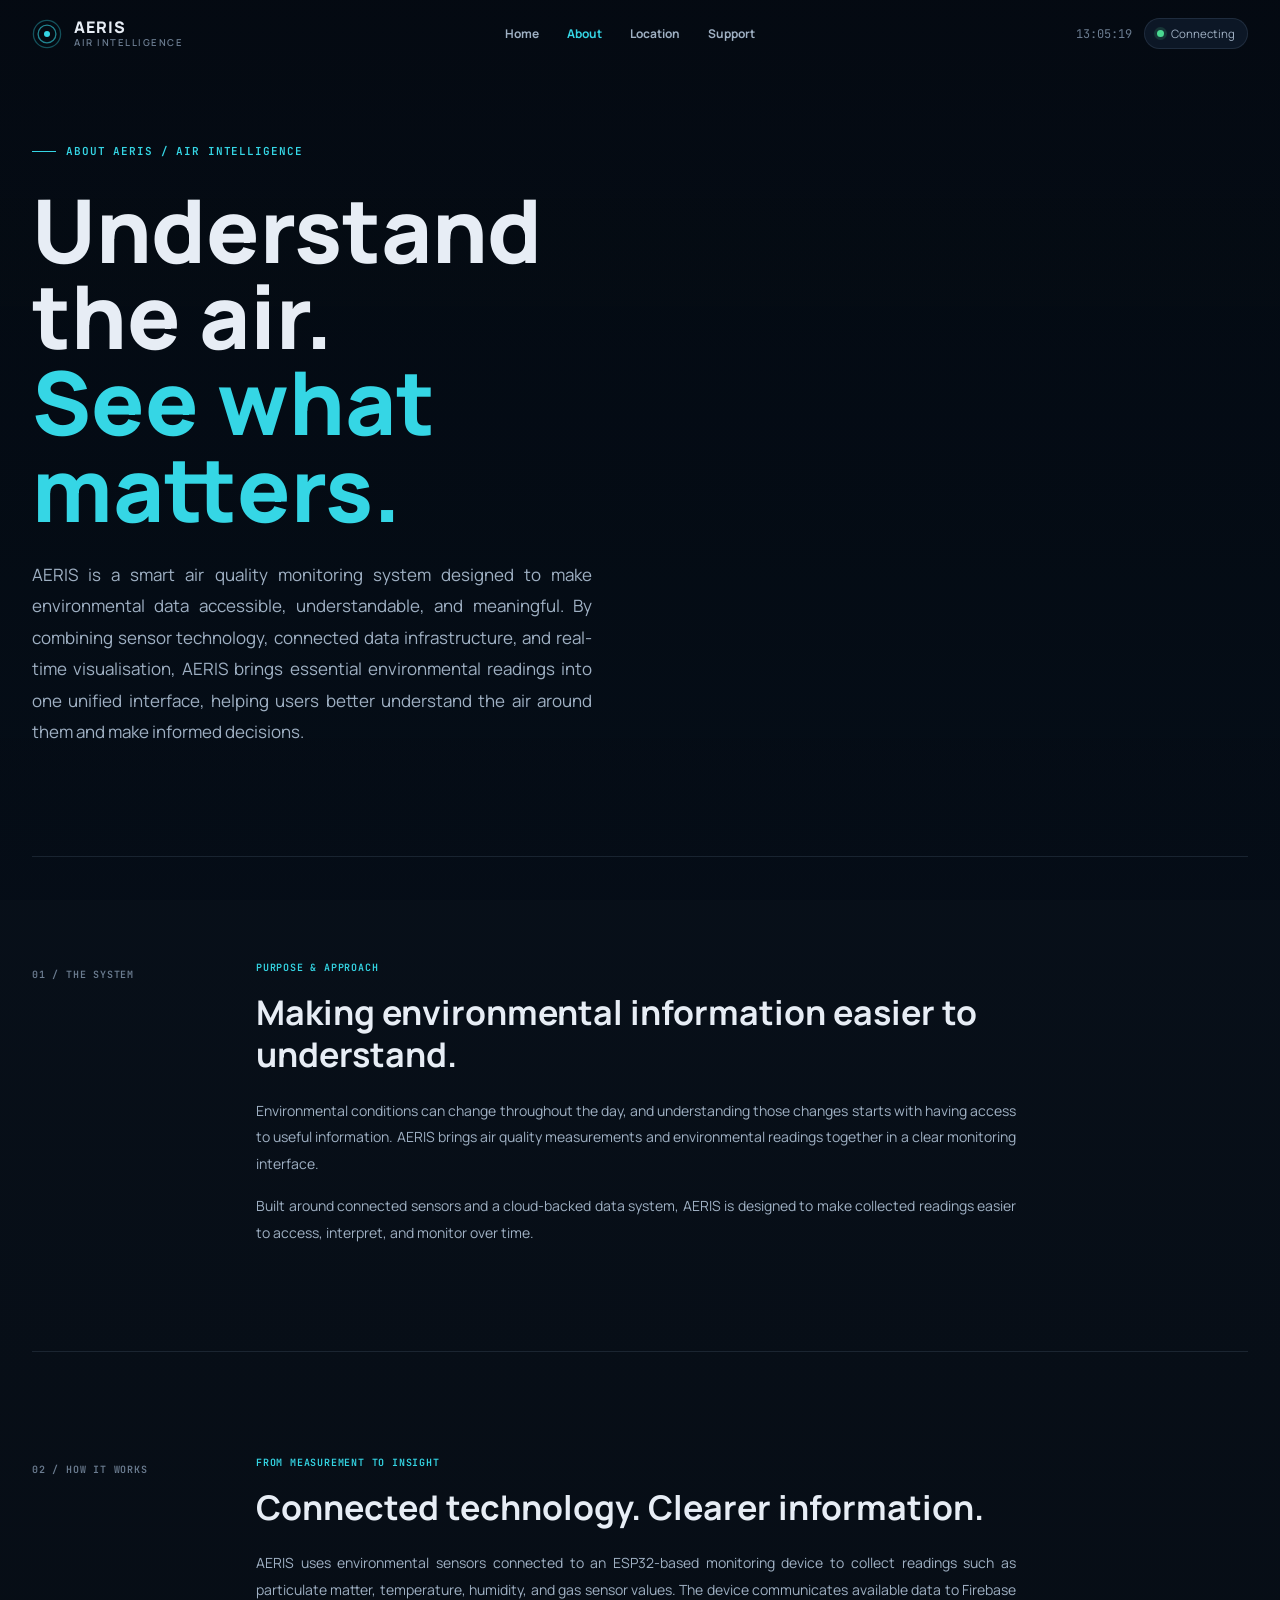
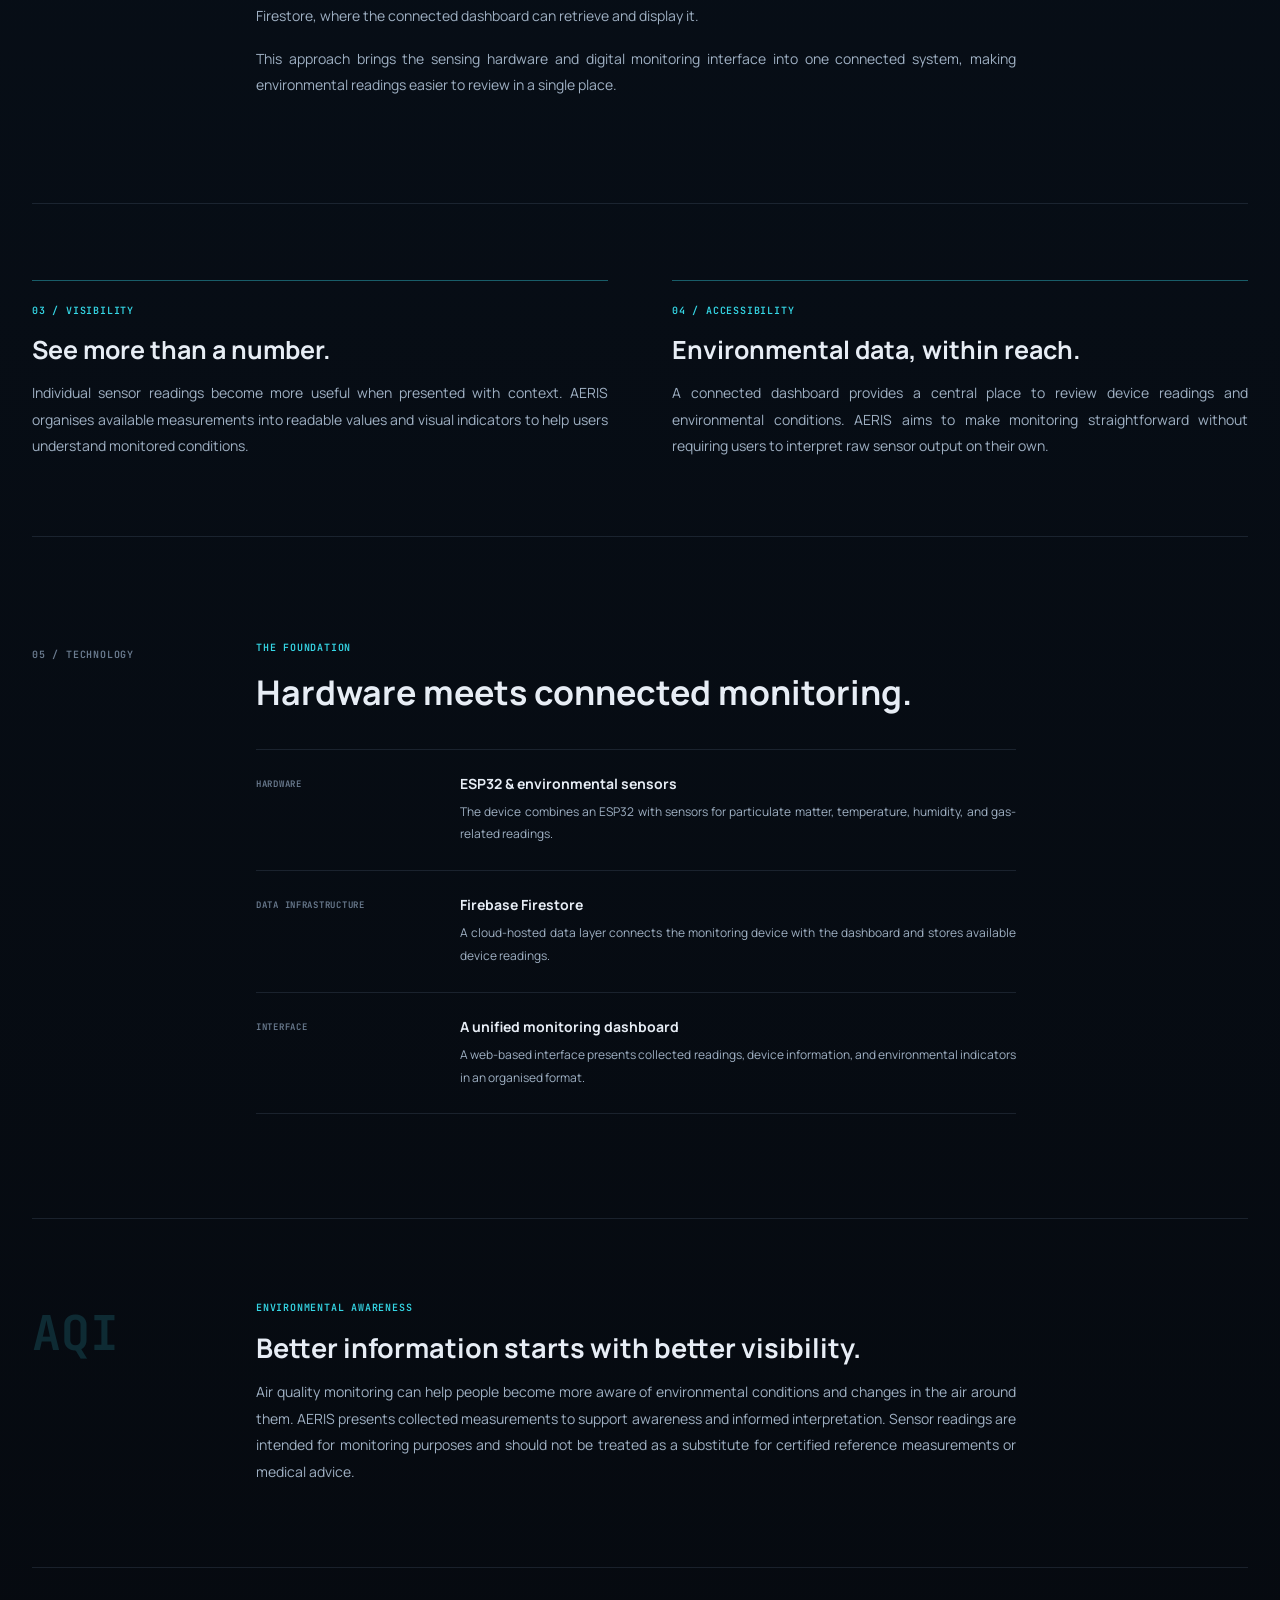
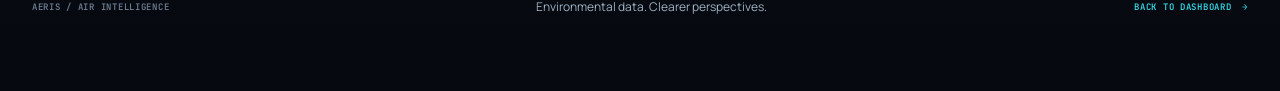
==== about.html @ 251ab361 "about" ====
<!DOCTYPE html>
<html lang="en">
<head>
  <meta charset="UTF-8">
  <meta name="viewport" content="width=device-width, initial-scale=1.0">

  <title>About AERIS — Air Intelligence</title>

  <meta
    name="description"
    content="Learn about AERIS, a smart air quality monitoring system that transforms environmental data into meaningful insights."
  >

  <link rel="icon" type="image/png" href="logo.png">

  <link rel="preconnect" href="https://fonts.googleapis.com">
  <link rel="preconnect" href="https://fonts.gstatic.com" crossorigin>

  <link
    href="https://fonts.googleapis.com/css2?family=Manrope:wght@400;500;600;700;800&family=JetBrains+Mono:wght@400;500;600;700&display=swap"
    rel="stylesheet"
  >

  <link rel="stylesheet" href="style.css">
</head>

<body>

  <!-- BACKGROUND -->

  <video
    class="bg-video"
    autoplay
    muted
    loop
    playsinline
    aria-hidden="true"
  >
    <source src="bgVid.mp4" type="video/mp4">
  </video>

  <div class="bg-video-overlay"></div>


  <!-- NAVIGATION — MATCHES INDEX.HTML -->

  <nav class="nav" id="mainNav">

    <div class="nav-inner">

      <a href="index.html" class="brand" aria-label="AERIS dashboard">

        <svg
          class="brand-mark"
          viewBox="0 0 32 32"
          fill="none"
          aria-hidden="true"
        >
          <circle
            cx="16"
            cy="16"
            r="14.5"
            stroke="#35D6E5"
            stroke-width="1.4"
            opacity=".35"
          />

          <circle
            cx="16"
            cy="16"
            r="9.5"
            stroke="#35D6E5"
            stroke-width="1.4"
            opacity=".6"
          />

          <circle
            cx="16"
            cy="16"
            r="3.2"
            fill="#35D6E5"
          />
        </svg>

        <span class="brand-text">
          <span class="brand-name">AERIS</span>
          <span class="brand-sub">AIR INTELLIGENCE</span>
        </span>

      </a>


      <div class="nav-links">

        <a href="index.html">Home</a>

        <a href="about.html" class="active" aria-current="page">
          About
        </a>

        <a href="location.html">Location</a>

        <a href="support.html">Support</a>

      </div>


      <div class="nav-meta">

        <span class="nav-clock" data-live-clock></span>

        <div class="nav-status-pill">
          <span class="dot-live"></span>

          <span class="status-label" data-status>
            Connecting
          </span>
        </div>

      </div>

    </div>

  </nav>


  <!-- MAIN CONTENT -->

  <main class="shell about-shell">

    <div class="about-page">


      <!-- HERO -->

      <section class="about-hero">

        <div class="about-hero-copy">

          <div class="about-kicker">
            <span></span>
            ABOUT AERIS / AIR INTELLIGENCE
          </div>

          <h1>
            Understand<br>
            the air.<br>
            <span>See what matters.</span>
          </h1>

          <p class="about-hero-lead">
            AERIS is a smart air quality monitoring system designed to make
            environmental data accessible, understandable, and meaningful.
            By combining sensor technology, connected data infrastructure,
            and real-time visualisation, AERIS brings essential environmental
            readings into one unified interface, helping users better
            understand the air around them and make informed decisions.
          </p>

        </div>


      </section>


      <!-- ABOUT THE SYSTEM -->

      <section class="about-section" id="system">

        <div class="about-section-index">
          01 / THE SYSTEM
        </div>

        <div class="about-section-body">

          <p class="about-eyebrow">
            PURPOSE & APPROACH
          </p>

          <h2>
            Making environmental information easier to understand.
          </h2>

          <p>
            Environmental conditions can change throughout the day, and
            understanding those changes starts with having access to useful
            information. AERIS brings air quality measurements and
            environmental readings together in a clear monitoring interface.
          </p>

          <p>
            Built around connected sensors and a cloud-backed data system,
            AERIS is designed to make collected readings easier to access,
            interpret, and monitor over time.
          </p>

        </div>

      </section>


      <!-- HOW IT WORKS -->

      <section class="about-section" id="how-it-works">

        <div class="about-section-index">
          02 / HOW IT WORKS
        </div>

        <div class="about-section-body">

          <p class="about-eyebrow">
            FROM MEASUREMENT TO INSIGHT
          </p>

          <h2>
            Connected technology. Clearer information.
          </h2>

          <p>
            AERIS uses environmental sensors connected to an ESP32-based
            monitoring device to collect readings such as particulate
            matter, temperature, humidity, and gas sensor values.
            The device communicates available data to Firebase Firestore,
            where the connected dashboard can retrieve and display it.
          </p>

          <p>
            This approach brings the sensing hardware and digital
            monitoring interface into one connected system, making
            environmental readings easier to review in a single place.
          </p>

        </div>

      </section>


      <!-- MONITORING APPROACH -->

      <section class="about-intent">

        <div class="about-intent-item">

          <p class="about-eyebrow">
            03 / VISIBILITY
          </p>

          <h2>
            See more than a number.
          </h2>

          <p>
            Individual sensor readings become more useful when presented
            with context. AERIS organises available measurements into
            readable values and visual indicators to help users understand
            monitored conditions.
          </p>

        </div>

        <div class="about-intent-item">

          <p class="about-eyebrow">
            04 / ACCESSIBILITY
          </p>

          <h2>
            Environmental data, within reach.
          </h2>

          <p>
            A connected dashboard provides a central place to review
            device readings and environmental conditions. AERIS aims
            to make monitoring straightforward without requiring users
            to interpret raw sensor output on their own.
          </p>

        </div>

      </section>


      <!-- TECHNOLOGY -->

      <section class="about-section" id="technology">

        <div class="about-section-index">
          05 / TECHNOLOGY
        </div>

        <div class="about-section-body">

          <p class="about-eyebrow">
            THE FOUNDATION
          </p>

          <h2>
            Hardware meets connected monitoring.
          </h2>

          <div class="about-tech-list">

            <div class="about-tech-row">

              <div class="about-tech-type">
                HARDWARE
              </div>

              <div>
                <h3>ESP32 & environmental sensors</h3>

                <p>
                  The device combines an ESP32 with sensors for particulate
                  matter, temperature, humidity, and gas-related readings.
                </p>
              </div>

            </div>


            <div class="about-tech-row">

              <div class="about-tech-type">
                DATA INFRASTRUCTURE
              </div>

              <div>
                <h3>Firebase Firestore</h3>

                <p>
                  A cloud-hosted data layer connects the monitoring device
                  with the dashboard and stores available device readings.
                </p>
              </div>

            </div>


            <div class="about-tech-row">

              <div class="about-tech-type">
                INTERFACE
              </div>

              <div>
                <h3>A unified monitoring dashboard</h3>

                <p>
                  A web-based interface presents collected readings,
                  device information, and environmental indicators
                  in an organised format.
                </p>
              </div>

            </div>

          </div>

        </div>

      </section>


      <!-- AQI CONTEXT -->

      <section class="about-aqi">

        <div class="about-aqi-mark">
          AQI
        </div>

        <div>

          <p class="about-eyebrow">
            ENVIRONMENTAL AWARENESS
          </p>

          <h2>
            Better information starts with better visibility.
          </h2>

          <p>
            Air quality monitoring can help people become more aware of
            environmental conditions and changes in the air around them.
            AERIS presents collected measurements to support awareness
            and informed interpretation. Sensor readings are intended
            for monitoring purposes and should not be treated as a
            substitute for certified reference measurements or medical advice.
          </p>

        </div>

      </section>


      <!-- FOOTER -->

      <footer class="about-footer">

        <span>AERIS / AIR INTELLIGENCE</span>

        <p>Environmental data. Clearer perspectives.</p>

        <a href="index.html">
          BACK TO DASHBOARD <span>→</span>
        </a>

      </footer>


    </div>

  </main>


  <!-- NAV SCROLL + CLOCK -->

  <script>
    (() => {
      const nav = document.getElementById("mainNav");
      const clock = document.querySelector("[data-live-clock]");

      function updateClock() {
        if (!clock) return;

        clock.textContent = new Intl.DateTimeFormat("en-IN", {
          timeZone: "Asia/Kolkata",
          hour: "2-digit",
          minute: "2-digit",
          second: "2-digit",
          hour12: false
        }).format(new Date());
      }

      function updateNav() {
        if (!nav) return;

        nav.classList.toggle("is-scrolled", window.scrollY > 8);
      }

      updateClock();
      updateNav();

      window.setInterval(updateClock, 1000);
      window.addEventListener("scroll", updateNav, { passive: true });
    })();
  </script>

</body>
</html>
---- style.css ----
.pollutant-panel {
  justify-content: space-evenly !important;
  gap: 28px !important;
}

.pollutant-row {
  min-height: 92px;
  padding: 0 4px 28px;
  gap: 20px;
}

.pollutant-label-group {
  gap: 7px;
}

.pollutant-label {
  font-size: 17px !important;
  font-weight: 800;
  color: var(--text);
}

.pollutant-sub {
  font-size: 12.5px !important;
}

.pollutant-value-group {
  gap: 6px;
}

.pollutant-value {
  font-size: 32px !important;
  color: var(--text);
}

:root {
  --bg: #060a10;
  --surface: rgba(8,17,28,.72);
  --border: rgba(148,178,209,.14);
  --text: #e7edf5;
  --muted: #9fb0c3;
  --faint: #6b7c90;
  --cyan: #35d6e5;
  --good: #4ad991;
  --mono: "JetBrains Mono", monospace;
  --ui: "Manrope", sans-serif;
}

* {
  box-sizing: border-box;
  margin: 0;
  padding: 0;
}

html {
  color-scheme: dark;
  scroll-behavior: smooth;
}

body {
  font-family: var(--ui);
  background: linear-gradient(180deg,#08111c,var(--bg));
  color: var(--text);
  min-height: 100vh;
  overflow-x: hidden;
}

.bg-video,
.bg-video-overlay {
  position: fixed;
  inset: 0;
  width: 100%;
  height: 100%;
  pointer-events: none;
}

.bg-video {
  object-fit: cover;
  z-index: -3;
}

.bg-video-overlay {
  z-index: -2;
  background: linear-gradient(
    180deg,
    rgba(3,8,15,.72),
    rgba(5,13,23,.82)
  );
}

.nav {
  position: sticky;
  top: 0;
  z-index: 10;
  height: 68px;
  border-bottom: 1px solid transparent;
  transition: .2s;
}

.nav.is-scrolled {
  background: rgba(8,14,22,.82);
  backdrop-filter: blur(14px);
  border-color: rgba(53,214,229,.35);
}

.nav-inner,
.shell {
  max-width: 1440px;
  margin: auto;
}

.nav-inner {
  height: 100%;
  padding: 0 32px;
  display: flex;
  align-items: center;
  justify-content: space-between;
  gap: 24px;
}

.brand {
  display: flex;
  align-items: center;
  gap: 12px;
  color: inherit;
  text-decoration: none;
}

.brand-mark {
  width: 30px;
  height: 30px;
}

.brand-text {
  display: flex;
  flex-direction: column;
  line-height: 1;
}

.brand-name {
  font-weight: 800;
  font-size: 16px;
  letter-spacing: .06em;
}

.brand-sub {
  font-size: 9.5px;
  letter-spacing: .16em;
  color: var(--faint);
  margin-top: 3px;
  font-weight: 600;
}


/* =========================================================
   NAVIGATION LINKS
   ========================================================= */

.nav-links {
  display: flex;
  align-items: center;
  gap: 28px;
}

.nav-links a {
  color: var(--muted);
  text-decoration: none;
  font-size: 12px;
  font-weight: 700;
  transition: .2s;
}

.nav-links a:hover {
  color: var(--text);
}

.nav-links a.active {
  color: var(--cyan);
}


/* =========================================================
   NAV META
   ========================================================= */

.nav-meta,
.freshness {
  display: flex;
  align-items: center;
  gap: 12px;
}

.nav-clock {
  font: 12px var(--mono);
  color: var(--faint);
}

.nav-status-pill {
  display: flex;
  align-items: center;
  gap: 7px;
  padding: 7px 12px;
  border: 1px solid var(--border);
  border-radius: 999px;
  background: rgba(16,28,44,.78);
  font-size: 11.5px;
  color: var(--muted);
}

.dot-live,
.hero-status-dot {
  width: 7px;
  height: 7px;
  border-radius: 50%;
  background: var(--good);
  box-shadow: 0 0 0 3px rgba(74,217,145,.16);
}

.shell {
  padding: clamp(24px,4vw,56px) 32px 64px;
}

.page-head {
  display: flex;
  align-items: flex-end;
  justify-content: space-between;
  gap: 20px;
  margin-bottom: 24px;
  flex-wrap: wrap;
}

.region-eyebrow,
.hero-eyebrow,
.section-title {
  font-size: 12px;
  font-weight: 700;
  letter-spacing: .1em;
  color: var(--faint);
}

.region-eyebrow {
  margin-bottom: 8px;
}

.region-title {
  font-size: 26px;
  font-weight: 800;
}

.freshness {
  font-size: 12.5px;
  color: var(--faint);
}

.freshness strong {
  color: var(--muted);
  font-weight: 600;
}

.dashboard-grid {
  display: grid;
  grid-template-columns: 1.15fr .85fr;
  gap: 20px;
}

.card {
  background: var(--surface);
  backdrop-filter: blur(14px);
  border: 1px solid var(--border);
  border-radius: 18px;
  box-shadow: 0 8px 24px -8px rgba(0,0,0,.45);
  transition: border-color .2s, transform .2s;
}

.card:hover {
  border-color: rgba(53,214,229,.35);
  transform: translateY(-2px);
}

.hero-aqi {
  padding: 48px;
  display: flex;
  align-items: center;
  justify-content: space-between;
  gap: 32px;
  overflow: hidden;
}

.hero-copy {
  display: flex;
  flex-direction: column;
  gap: 8px;
  min-width: 0;
}

.hero-region {
  font-size: 15px;
  font-weight: 700;
  color: var(--muted);
  margin-bottom: 12px;
}

.hero-number-row {
  display: flex;
  align-items: baseline;
  gap: 12px;
}

.hero-number {
  font: 700 96px/.9 var(--mono);
}

.hero-scale {
  font: 15px var(--mono);
  color: #4c5b6d;
}

.hero-status {
  display: inline-flex;
  align-items: center;
  gap: 8px;
  margin-top: 12px;
  padding: 7px 14px;
  border-radius: 999px;
  width: max-content;
  font-size: 13px;
  font-weight: 700;
}

.hero-status-dot {
  width: 7px;
  height: 7px;
  box-shadow: none;
}

.hero-foot {
  margin-top: 24px;
  display: flex;
  gap: 32px;
}

.hero-foot-item {
  display: flex;
  flex-direction: column;
  gap: 3px;
}

.hero-foot-label,
.metric-label {
  font-size: 11px;
  color: var(--faint);
  font-weight: 600;
}

.hero-foot-value {
  font: 600 13px var(--mono);
  color: var(--muted);
}

.gauge-wrap {
  width: 240px;
  height: 150px;
  flex-shrink: 0;
}

.gauge-wrap svg {
  width: 100%;
  height: 100%;
  overflow: visible;
}

.pollutant-panel {
  padding: 32px;
  display: flex;
  flex-direction: column;
  gap: 20px;
}

.pollutant-row {
  display: flex;
  align-items: center;
  justify-content: space-between;
  padding-bottom: 20px;
  border-bottom: 1px solid var(--border);
  gap: 16px;
}

.pollutant-row:last-child {
  border-bottom: 0;
  padding-bottom: 0;
}

.pollutant-label-group {
  display: flex;
  flex-direction: column;
  gap: 4px;
}

.pollutant-label {
  font-size: 13px;
  font-weight: 700;
  color: var(--muted);
}

.pollutant-sub {
  font-size: 11.5px;
  color: var(--faint);
}

.pollutant-value-group {
  text-align: right;
  display: flex;
  flex-direction: column;
  gap: 3px;
}

.pollutant-value {
  font: 700 24px var(--mono);
}

.pollutant-unit,
.metric-unit {
  font-size: 12px;
  color: var(--faint);
}

.section {
  margin-top: 48px;
}

.section-title {
  margin-bottom: 16px;
  color: var(--muted);
}

.metric-grid {
  display: grid;
  grid-template-columns: repeat(4,minmax(0,1fr));
  gap: 16px;
}

.metric-card {
  padding: 24px;
  display: flex;
  flex-direction: column;
  gap: 20px;
}

.metric-top {
  display: flex;
  align-items: flex-start;
  justify-content: space-between;
}

.metric-icon {
  min-width: 30px;
  height: 30px;
  padding: 0 7px;
  border-radius: 10px;
  background: #131f30;
  display: flex;
  align-items: center;
  justify-content: center;
  color: var(--cyan);
  font: 700 12px var(--mono);
}

.metric-value-row {
  display: flex;
  align-items: baseline;
  gap: 6px;
}

.metric-value {
  font: 700 26px var(--mono);
}

.footer {
  margin-top: 96px;
  padding: 24px 0;
  border-top: 1px solid var(--border);
  display: flex;
  justify-content: space-between;
  gap: 12px;
  flex-wrap: wrap;
}

.footer-text {
  font-size: 12px;
  color: #4c5b6d;
}


@media(max-width:980px) {

  .dashboard-grid {
    grid-template-columns: 1fr;
  }

  .metric-grid {
    grid-template-columns: repeat(2,minmax(0,1fr));
  }

}


@media(max-width:680px) {

  .nav-inner,
  .shell {
    padding-left: 16px;
    padding-right: 16px;
  }

  .nav-clock {
    display: none;
  }

  .status-label {
    display: none;
  }

  .hero-aqi {
    flex-direction: column;
    align-items: flex-start;
    padding: 24px;
  }

  .hero-number {
    font-size: 72px;
  }

  .gauge-wrap {
    align-self: center;
    width: 220px;
    height: 138px;
  }

  .hero-foot {
    gap: 16px;
    flex-wrap: wrap;
  }

  .pollutant-panel {
    padding: 24px;
  }

  .metric-grid {
    grid-template-columns: 1fr 1fr;
  }

  .page-head {
    align-items: flex-start;
    flex-direction: column;
  }

  .footer {
    margin-top: 64px;
  }

  .nav-links {
    gap: 14px;
  }

  .nav-links a {
    font-size: 11px;
  }

}


/* =========================================================
   ABOUT PAGE
   ========================================================= */

.about-shell {
  padding-top: 0;
}

.about-hero {
  min-height: 610px;
  position: relative;
  display: grid;
  grid-template-columns: minmax(0, 1.35fr) minmax(250px, .65fr);
  align-items: center;
  gap: 64px;
  padding: 76px 0 108px;
  border-bottom: 1px solid var(--border);
  animation: about-enter .8s ease both;
}

.about-hero-copy {
  max-width: 820px;
}

.about-kicker,
.about-eyebrow,
.about-section-index,
.about-signal-label,
.about-signal-foot,
.about-tech-type,
.about-footer > span,
.about-footer > a {
  font: 600 11px var(--mono);
  letter-spacing: .08em;
  color: var(--cyan);
}

.about-kicker {
  display: flex;
  align-items: center;
  gap: 10px;
  margin-bottom: 28px;
}

.about-kicker span {
  width: 24px;
  height: 1px;
  background: var(--cyan);
}

.about-hero h1 {
  font-size: 88px;
  line-height: .98;
  font-weight: 800;
  letter-spacing: 0;
}

.about-hero h1 span {
  color: var(--cyan);
}

.about-hero-lead {
  max-width: 560px;
  margin-top: 28px;
  color: var(--muted);
  font-size: 17px;
  line-height: 1.85;
  text-align: justify;
}

.about-signal {
  align-self: center;
  border-top: 1px solid rgba(53,214,229,.32);
  border-bottom: 1px solid rgba(53,214,229,.32);
  background: linear-gradient(110deg, rgba(8,17,28,.4), rgba(8,17,28,.12));
  backdrop-filter: blur(8px);
}

.about-signal-label {
  padding: 17px 0 13px;
  color: var(--faint);
}

.about-signal-line {
  min-height: 56px;
  display: flex;
  align-items: center;
  justify-content: space-between;
  gap: 16px;
  border-top: 1px solid var(--border);
  color: var(--muted);
  font: 500 11px var(--mono);
}

.about-signal-line b {
  color: var(--cyan);
  font-size: 10px;
  font-weight: 500;
}

.about-signal-foot {
  display: flex;
  align-items: center;
  gap: 10px;
  padding: 16px 0 18px;
  color: var(--text);
  font-size: 9px;
}

.about-signal-foot .dot-live {
  flex: 0 0 7px;
}

.about-scroll {
  position: absolute;
  bottom: 26px;
  left: 0;
  display: flex;
  align-items: center;
  gap: 14px;
  color: var(--faint);
  text-decoration: none;
  font: 500 9px var(--mono);
  letter-spacing: .08em;
}

.about-scroll i {
  width: 42px;
  height: 1px;
  background: var(--cyan);
  transform-origin: left;
  animation: about-line 2s ease-in-out infinite;
}

.about-section {
  display: grid;
  grid-template-columns: 180px minmax(0, 760px);
  gap: 44px;
  padding: 104px 0;
  border-bottom: 1px solid var(--border);
}

.about-section-index {
  padding-top: 7px;
  color: var(--faint);
  font-size: 10px;
}

.about-section-body {
  min-width: 0;
}

.about-eyebrow {
  margin-bottom: 17px;
  font-size: 10px;
}

.about-section h2,
.about-intent h2,
.about-aqi h2 {
  margin-bottom: 22px;
  font-size: 34px;
  line-height: 1.25;
  font-weight: 700;
  letter-spacing: 0;
}

.about-section-body > p:not(.about-eyebrow),
.about-intent-item > p:not(.about-eyebrow),
.about-tech-row p,
.about-aqi > div:last-child > p:last-child {
  color: var(--muted);
  font-size: 14px;
  line-height: 1.9;
  text-align: justify;
}

.about-section-body > p:not(.about-eyebrow) + p:not(.about-eyebrow) {
  margin-top: 16px;
}

.about-intent {
  display: grid;
  grid-template-columns: repeat(2, minmax(0, 1fr));
  gap: 64px;
  padding: 76px 0;
  border-bottom: 1px solid var(--border);
}

.about-intent-item {
  padding-top: 23px;
  border-top: 1px solid rgba(53,214,229,.4);
}

.about-intent h2 {
  max-width: 440px;
  margin: 0 0 15px;
  font-size: 25px;
}

.about-pipeline {
  list-style: none;
  margin-top: 38px;
  border-top: 1px solid var(--border);
}

.about-pipeline li {
  display: grid;
  grid-template-columns: 44px minmax(180px, .8fr) minmax(0, 1fr);
  align-items: center;
  gap: 18px;
  min-height: 72px;
  border-bottom: 1px solid var(--border);
}

.about-pipeline li > span {
  color: var(--cyan);
  font: 500 10px var(--mono);
}

.about-pipeline strong {
  font-size: 13px;
  font-weight: 700;
}

.about-pipeline small {
  color: var(--faint);
  font-size: 11px;
  line-height: 1.6;
  text-align: right;
}

.about-tech-list {
  margin-top: 35px;
  border-top: 1px solid var(--border);
}

.about-tech-row {
  display: grid;
  grid-template-columns: 180px minmax(0, 1fr);
  gap: 24px;
  padding: 24px 0;
  border-bottom: 1px solid var(--border);
}

.about-tech-type {
  padding-top: 4px;
  color: var(--faint);
  font-size: 9px;
}

.about-tech-row h3 {
  margin-bottom: 8px;
  font-size: 14px;
  font-weight: 700;
}

.about-tech-row p {
  font-size: 12px;
}

.about-aqi {
  display: grid;
  grid-template-columns: 180px minmax(0, 760px);
  gap: 44px;
  align-items: start;
  padding: 82px 0;
  border-bottom: 1px solid var(--border);
}

.about-aqi-mark {
  color: rgba(53,214,229,.16);
  font: 700 48px var(--mono);
}

.about-aqi h2 {
  margin-bottom: 14px;
  font-size: 27px;
}

.about-footer {
  display: flex;
  align-items: center;
  justify-content: space-between;
  gap: 24px;
  padding: 30px 0 12px;
}

.about-footer > span,
.about-footer > a {
  font-size: 9px;
}

.about-footer > span {
  color: var(--faint);
}

.about-footer p {
  color: var(--muted);
  font-size: 12px;
}

.about-footer > a {
  color: var(--cyan);
  text-decoration: none;
}

.about-footer > a span {
  margin-left: 5px;
}

@keyframes about-enter {
  from { opacity: 0; transform: translateY(14px); }
  to { opacity: 1; transform: translateY(0); }
}

@keyframes about-line {
  0%, 100% { transform: scaleX(.55); opacity: .5; }
  50% { transform: scaleX(1); opacity: 1; }
}

@media(max-width: 900px) {
  .about-hero {
    min-height: 560px;
    grid-template-columns: minmax(0, 1.2fr) minmax(220px, .8fr);
    gap: 36px;
  }

  .about-hero h1 {
    font-size: 72px;
  }

  .about-section,
  .about-aqi {
    grid-template-columns: 130px minmax(0, 1fr);
    gap: 28px;
  }
}

@media(max-width: 680px) {
  .about-page .nav-meta {
    display: none;
  }

  .about-shell {
    padding-top: 0;
  }

  .about-hero {
    min-height: auto;
    grid-template-columns: 1fr;
    gap: 42px;
    padding: 76px 0 92px;
  }

  .about-hero h1 {
    font-size: 58px;
  }

  .about-hero-lead {
    max-width: 480px;
    font-size: 15px;
  }

  .about-signal {
    width: min(100%, 420px);
  }

  .about-section,
  .about-aqi {
    grid-template-columns: 1fr;
    gap: 22px;
    padding: 70px 0;
  }

  .about-section-index {
    font-size: 9px;
  }

  .about-section h2,
  .about-aqi h2 {
    font-size: 28px;
  }

  .about-intent {
    grid-template-columns: 1fr;
    gap: 38px;
    padding: 58px 0;
  }

  .about-pipeline li {
    grid-template-columns: 32px minmax(0, 1fr);
    gap: 8px 14px;
    padding: 14px 0;
  }

  .about-pipeline small {
    grid-column: 2;
    text-align: left;
  }

  .about-tech-row {
    grid-template-columns: 1fr;
    gap: 10px;
  }

  .about-aqi-mark {
    font-size: 38px;
  }

  .about-footer {
    align-items: flex-start;
    flex-direction: column;
    gap: 14px;
    padding-top: 24px;
  }
}

@media(prefers-reduced-motion: reduce) {
  .about-hero,
  .about-scroll i {
    animation: none;
  }
}
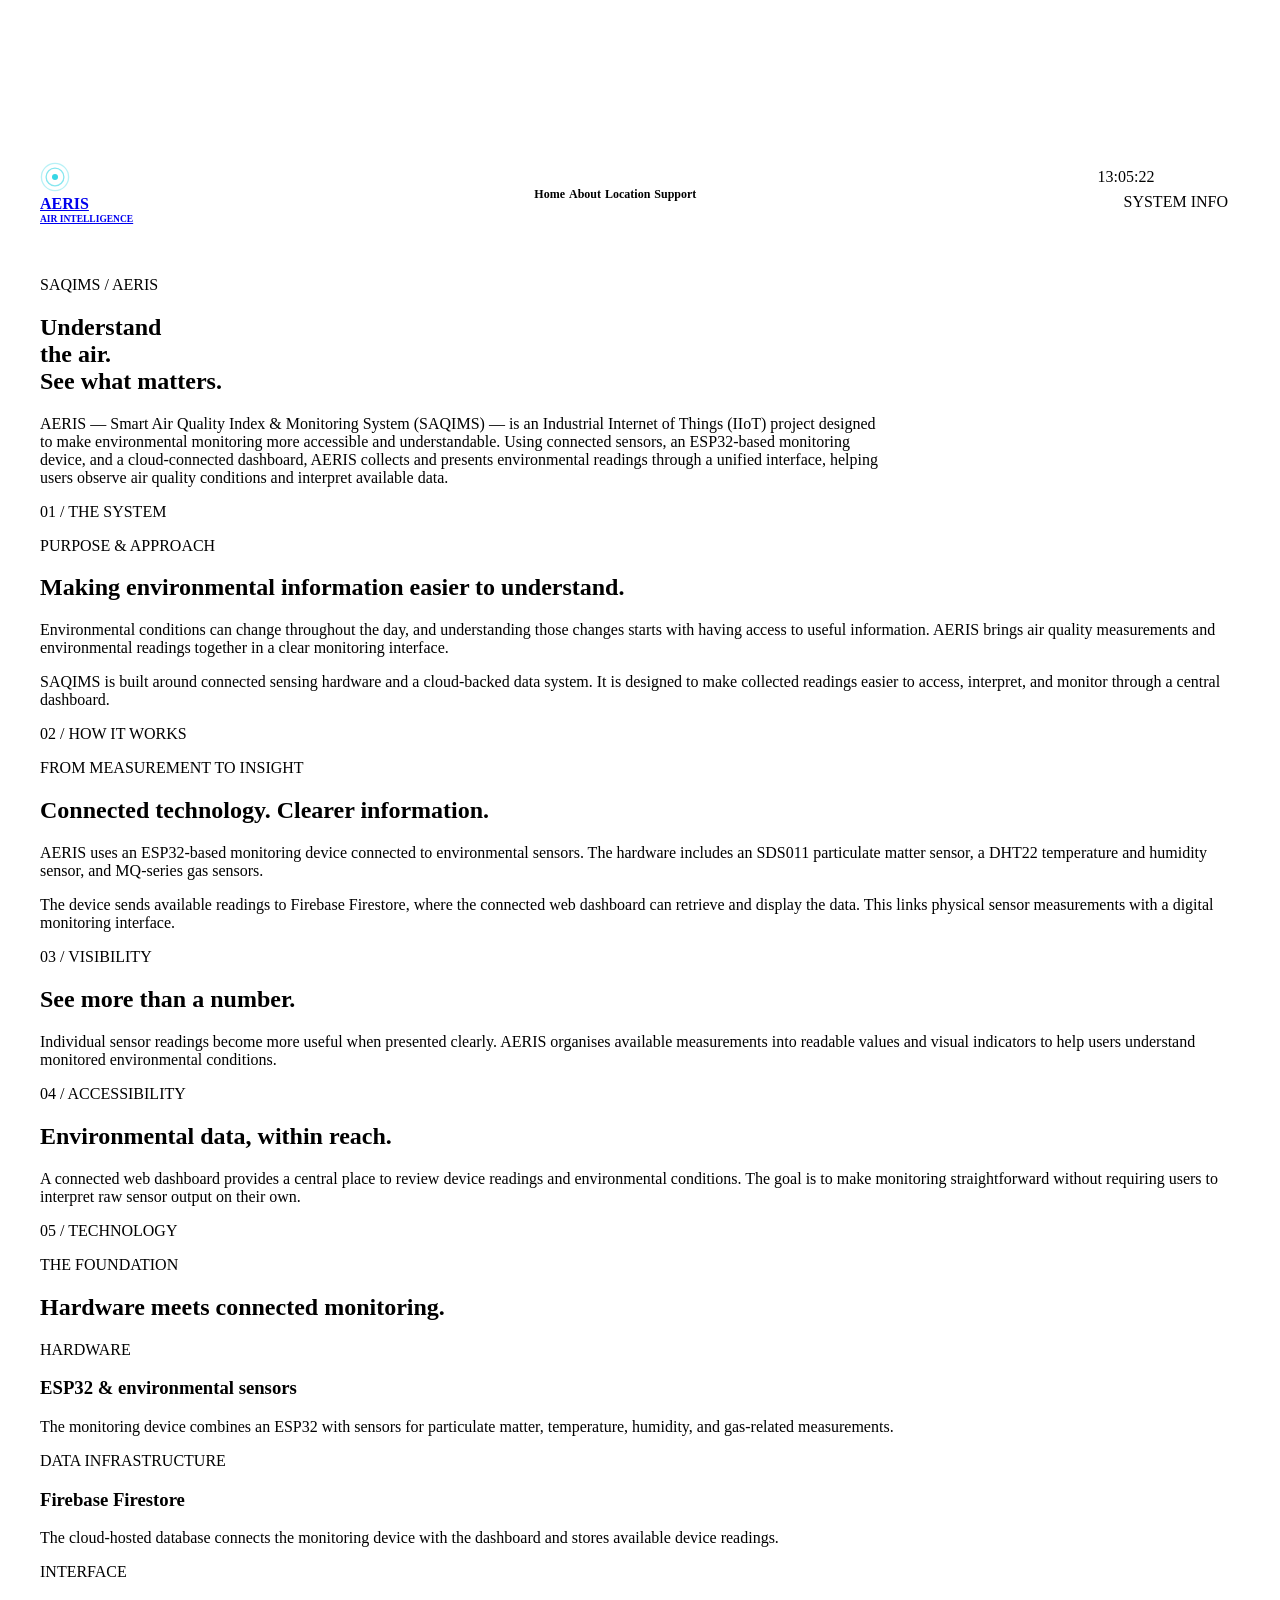
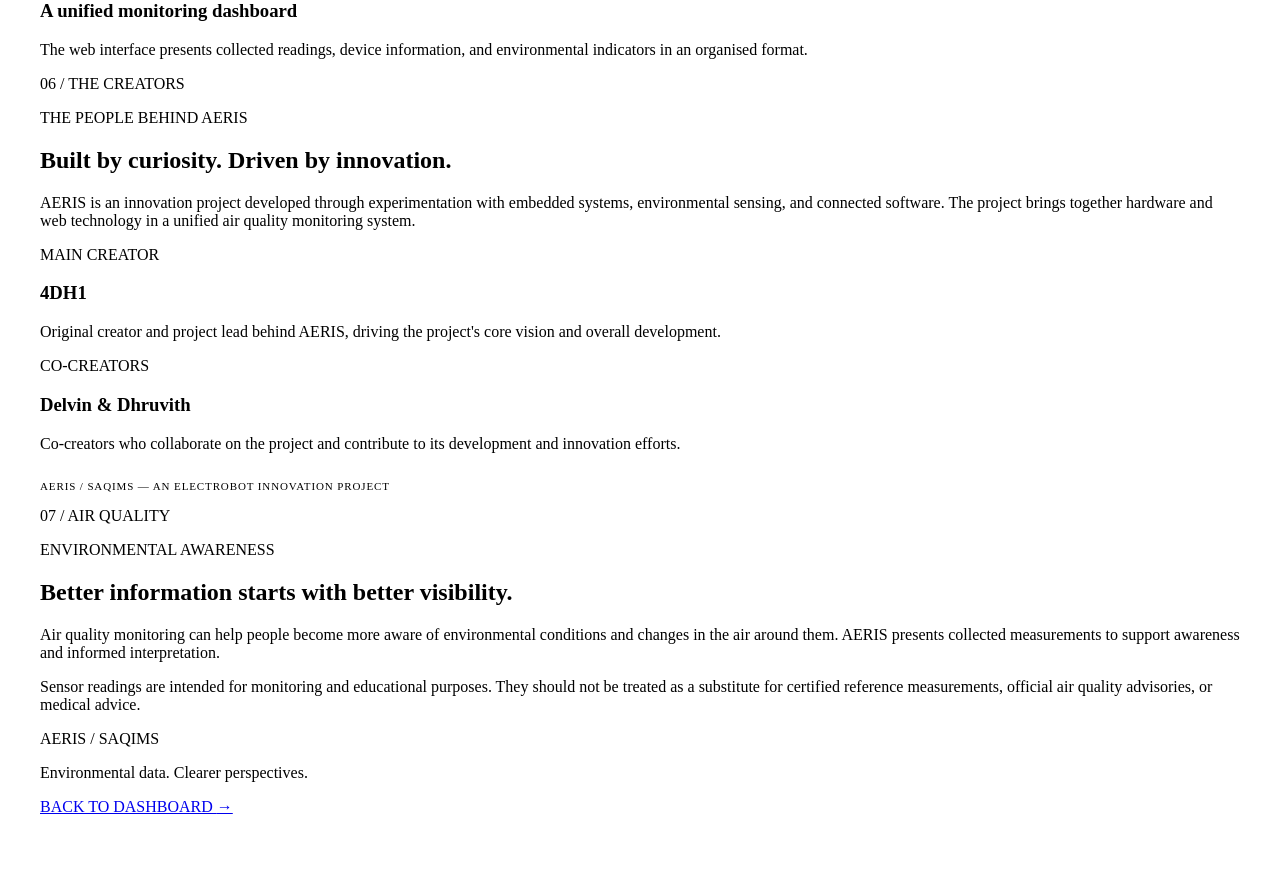
==== commit e589d952: "Update script.js with stashed changes" ====
--- a/about.html
+++ b/about.html
@@ -4,12 +4,14 @@
   <meta charset="UTF-8">
   <meta name="viewport" content="width=device-width, initial-scale=1.0">
 
-  <title>About AERIS — Air Intelligence</title>
+  <title>About AERIS — SAQIMS | Air Intelligence</title>
 
   <meta
     name="description"
-    content="Learn about AERIS, a smart air quality monitoring system that transforms environmental data into meaningful insights."
+    content="Discover AERIS (SAQIMS), an Industrial IoT smart air quality monitoring system, its technology, and the creators behind the project."
   >
+
+  <meta name="theme-color" content="#060a10">
 
   <link rel="icon" type="image/png" href="logo.png">
 
@@ -22,6 +24,35 @@
   >
 
   <link rel="stylesheet" href="style.css">
+
+  <!-- About-page-specific layout fixes -->
+  <style>
+    .about-hero {
+      grid-template-columns: minmax(0, 1fr);
+    }
+
+    .about-hero-copy {
+      width: 100%;
+      max-width: 850px;
+    }
+
+    .about-creators-note {
+      margin-top: 24px;
+      color: var(--faint);
+      font-family: var(--mono);
+      font-size: 11px;
+      letter-spacing: 0.08em;
+      line-height: 1.8;
+    }
+
+    @media (max-width: 680px) {
+      .about-hero {
+        min-height: auto;
+        padding-top: 56px;
+        padding-bottom: 70px;
+      }
+    }
+  </style>
 </head>
 
 <body>
@@ -42,7 +73,7 @@
   <div class="bg-video-overlay"></div>
 
 
-  <!-- NAVIGATION — MATCHES INDEX.HTML -->
+  <!-- NAVIGATION -->
 
   <nav class="nav" id="mainNav">
 
@@ -89,21 +120,21 @@
 
       </a>
 
-
       <div class="nav-links">
 
         <a href="index.html">Home</a>
 
-        <a href="about.html" class="active" aria-current="page">
-          About
-        </a>
+        <a
+          href="about.html"
+          class="active"
+          aria-current="page"
+        >About</a>
 
         <a href="location.html">Location</a>
 
         <a href="support.html">Support</a>
 
       </div>
-
 
       <div class="nav-meta">
 
@@ -111,10 +142,7 @@
 
         <div class="nav-status-pill">
           <span class="dot-live"></span>
-
-          <span class="status-label" data-status>
-            Connecting
-          </span>
+          <span class="status-label">SYSTEM INFO</span>
         </div>
 
       </div>
@@ -131,7 +159,7 @@
     <div class="about-page">
 
 
-      <!-- HERO -->
+      <!-- HERO / PROJECT IDENTITY -->
 
       <section class="about-hero">
 
@@ -139,7 +167,7 @@
 
           <div class="about-kicker">
             <span></span>
-            ABOUT AERIS / AIR INTELLIGENCE
+            SAQIMS / AERIS
           </div>
 
           <h1>
@@ -149,21 +177,23 @@
           </h1>
 
           <p class="about-hero-lead">
-            AERIS is a smart air quality monitoring system designed to make
-            environmental data accessible, understandable, and meaningful.
-            By combining sensor technology, connected data infrastructure,
-            and real-time visualisation, AERIS brings essential environmental
-            readings into one unified interface, helping users better
-            understand the air around them and make informed decisions.
-          </p>
-
-        </div>
-
-
-      </section>
-
-
-      <!-- ABOUT THE SYSTEM -->
+            AERIS — Smart Air Quality Index &amp; Monitoring
+            System (SAQIMS) — is an Industrial Internet of
+            Things (IIoT) project designed to make environmental
+            monitoring more accessible and understandable.
+            Using connected sensors, an ESP32-based monitoring
+            device, and a cloud-connected dashboard, AERIS
+            collects and presents environmental readings through
+            a unified interface, helping users observe air quality
+            conditions and interpret available data.
+          </p>
+
+        </div>
+
+      </section>
+
+
+      <!-- 01 / THE SYSTEM -->
 
       <section class="about-section" id="system">
 
@@ -174,7 +204,7 @@
         <div class="about-section-body">
 
           <p class="about-eyebrow">
-            PURPOSE & APPROACH
+            PURPOSE &amp; APPROACH
           </p>
 
           <h2>
@@ -182,24 +212,26 @@
           </h2>
 
           <p>
-            Environmental conditions can change throughout the day, and
-            understanding those changes starts with having access to useful
-            information. AERIS brings air quality measurements and
-            environmental readings together in a clear monitoring interface.
-          </p>
-
-          <p>
-            Built around connected sensors and a cloud-backed data system,
-            AERIS is designed to make collected readings easier to access,
-            interpret, and monitor over time.
-          </p>
-
-        </div>
-
-      </section>
-
-
-      <!-- HOW IT WORKS -->
+            Environmental conditions can change throughout the
+            day, and understanding those changes starts with
+            having access to useful information. AERIS brings
+            air quality measurements and environmental readings
+            together in a clear monitoring interface.
+          </p>
+
+          <p>
+            SAQIMS is built around connected sensing hardware
+            and a cloud-backed data system. It is designed to
+            make collected readings easier to access, interpret,
+            and monitor through a central dashboard.
+          </p>
+
+        </div>
+
+      </section>
+
+
+      <!-- 02 / HOW IT WORKS -->
 
       <section class="about-section" id="how-it-works">
 
@@ -218,25 +250,26 @@
           </h2>
 
           <p>
-            AERIS uses environmental sensors connected to an ESP32-based
-            monitoring device to collect readings such as particulate
-            matter, temperature, humidity, and gas sensor values.
-            The device communicates available data to Firebase Firestore,
-            where the connected dashboard can retrieve and display it.
-          </p>
-
-          <p>
-            This approach brings the sensing hardware and digital
-            monitoring interface into one connected system, making
-            environmental readings easier to review in a single place.
-          </p>
-
-        </div>
-
-      </section>
-
-
-      <!-- MONITORING APPROACH -->
+            AERIS uses an ESP32-based monitoring device connected
+            to environmental sensors. The hardware includes an
+            SDS011 particulate matter sensor, a DHT22 temperature
+            and humidity sensor, and MQ-series gas sensors.
+          </p>
+
+          <p>
+            The device sends available readings to Firebase
+            Firestore, where the connected web dashboard can
+            retrieve and display the data. This links physical
+            sensor measurements with a digital monitoring
+            interface.
+          </p>
+
+        </div>
+
+      </section>
+
+
+      <!-- 03 & 04 / MONITORING APPROACH -->
 
       <section class="about-intent">
 
@@ -251,10 +284,11 @@
           </h2>
 
           <p>
-            Individual sensor readings become more useful when presented
-            with context. AERIS organises available measurements into
-            readable values and visual indicators to help users understand
-            monitored conditions.
+            Individual sensor readings become more useful when
+            presented clearly. AERIS organises available
+            measurements into readable values and visual
+            indicators to help users understand monitored
+            environmental conditions.
           </p>
 
         </div>
@@ -270,18 +304,19 @@
           </h2>
 
           <p>
-            A connected dashboard provides a central place to review
-            device readings and environmental conditions. AERIS aims
-            to make monitoring straightforward without requiring users
-            to interpret raw sensor output on their own.
-          </p>
-
-        </div>
-
-      </section>
-
-
-      <!-- TECHNOLOGY -->
+            A connected web dashboard provides a central place
+            to review device readings and environmental
+            conditions. The goal is to make monitoring
+            straightforward without requiring users to interpret
+            raw sensor output on their own.
+          </p>
+
+        </div>
+
+      </section>
+
+
+      <!-- 05 / TECHNOLOGY -->
 
       <section class="about-section" id="technology">
 
@@ -308,16 +343,16 @@
               </div>
 
               <div>
-                <h3>ESP32 & environmental sensors</h3>
+                <h3>ESP32 &amp; environmental sensors</h3>
 
                 <p>
-                  The device combines an ESP32 with sensors for particulate
-                  matter, temperature, humidity, and gas-related readings.
+                  The monitoring device combines an ESP32 with
+                  sensors for particulate matter, temperature,
+                  humidity, and gas-related measurements.
                 </p>
               </div>
 
             </div>
-
 
             <div class="about-tech-row">
 
@@ -329,13 +364,13 @@
                 <h3>Firebase Firestore</h3>
 
                 <p>
-                  A cloud-hosted data layer connects the monitoring device
-                  with the dashboard and stores available device readings.
+                  The cloud-hosted database connects the
+                  monitoring device with the dashboard and
+                  stores available device readings.
                 </p>
               </div>
 
             </div>
-
 
             <div class="about-tech-row">
 
@@ -347,9 +382,9 @@
                 <h3>A unified monitoring dashboard</h3>
 
                 <p>
-                  A web-based interface presents collected readings,
-                  device information, and environmental indicators
-                  in an organised format.
+                  The web interface presents collected readings,
+                  device information, and environmental
+                  indicators in an organised format.
                 </p>
               </div>
 
@@ -362,15 +397,94 @@
       </section>
 
 
-      <!-- AQI CONTEXT -->
-
-      <section class="about-aqi">
-
-        <div class="about-aqi-mark">
-          AQI
-        </div>
-
-        <div>
+      <!-- 06 / THE CREATORS -->
+
+      <section class="about-section" id="creators">
+
+        <div class="about-section-index">
+          06 / THE CREATORS
+        </div>
+
+        <div class="about-section-body">
+
+          <p class="about-eyebrow">
+            THE PEOPLE BEHIND AERIS
+          </p>
+
+          <h2>
+            Built by curiosity. Driven by innovation.
+          </h2>
+
+          <p>
+            AERIS is an innovation project developed through
+            experimentation with embedded systems, environmental
+            sensing, and connected software. The project brings
+            together hardware and web technology in a unified
+            air quality monitoring system.
+          </p>
+
+          <div class="about-tech-list">
+
+            <!-- MAIN CREATOR -->
+
+            <div class="about-tech-row">
+
+              <div class="about-tech-type">
+                MAIN CREATOR
+              </div>
+
+              <div>
+                <h3>4DH1</h3>
+
+                <p>
+                  Original creator and project lead behind AERIS,
+                  driving the project's core vision and overall
+                  development.
+                </p>
+              </div>
+
+            </div>
+
+            <!-- CO-CREATORS -->
+
+            <div class="about-tech-row">
+
+              <div class="about-tech-type">
+                CO-CREATORS
+              </div>
+
+              <div>
+                <h3>Delvin &amp; Dhruvith</h3>
+
+                <p>
+                  Co-creators who collaborate on the project
+                  and contribute to its development and
+                  innovation efforts.
+                </p>
+              </div>
+
+            </div>
+
+          </div>
+
+          <p class="about-creators-note">
+            AERIS / SAQIMS — AN ELECTROBOT INNOVATION PROJECT
+          </p>
+
+        </div>
+
+      </section>
+
+
+      <!-- 07 / AIR QUALITY CONTEXT -->
+
+      <section class="about-section" id="air-quality">
+
+        <div class="about-section-index">
+          07 / AIR QUALITY
+        </div>
+
+        <div class="about-section-body">
 
           <p class="about-eyebrow">
             ENVIRONMENTAL AWARENESS
@@ -381,12 +495,19 @@
           </h2>
 
           <p>
-            Air quality monitoring can help people become more aware of
-            environmental conditions and changes in the air around them.
-            AERIS presents collected measurements to support awareness
-            and informed interpretation. Sensor readings are intended
-            for monitoring purposes and should not be treated as a
-            substitute for certified reference measurements or medical advice.
+            Air quality monitoring can help people become more
+            aware of environmental conditions and changes in
+            the air around them. AERIS presents collected
+            measurements to support awareness and informed
+            interpretation.
+          </p>
+
+          <p>
+            Sensor readings are intended for monitoring and
+            educational purposes. They should not be treated
+            as a substitute for certified reference
+            measurements, official air quality advisories,
+            or medical advice.
           </p>
 
         </div>
@@ -398,9 +519,11 @@
 
       <footer class="about-footer">
 
-        <span>AERIS / AIR INTELLIGENCE</span>
-
-        <p>Environmental data. Clearer perspectives.</p>
+        <span>AERIS / SAQIMS</span>
+
+        <p>
+          Environmental data. Clearer perspectives.
+        </p>
 
         <a href="index.html">
           BACK TO DASHBOARD <span>→</span>
@@ -436,14 +559,22 @@
       function updateNav() {
         if (!nav) return;
 
-        nav.classList.toggle("is-scrolled", window.scrollY > 8);
+        nav.classList.toggle(
+          "is-scrolled",
+          window.scrollY > 8
+        );
       }
 
       updateClock();
       updateNav();
 
       window.setInterval(updateClock, 1000);
-      window.addEventListener("scroll", updateNav, { passive: true });
+
+      window.addEventListener(
+        "scroll",
+        updateNav,
+        { passive: true }
+      );
     })();
   </script>
 
--- a/style.css
+++ b/style.css
@@ -32,19 +32,43 @@
   color: var(--text);
 }
 
+<<<<<<< HEAD
 :root {
   --bg: #060a10;
   --surface: rgba(8,17,28,.72);
   --border: rgba(148,178,209,.14);
+=======
+
+/* ============================================================
+   ROOT VARIABLES
+   ============================================================ */
+
+:root {
+  --bg: #060a10;
+  --surface: rgba(8, 17, 28, 0.72);
+  --border: rgba(148, 178, 209, 0.14);
+>>>>>>> 808656b18ab8b39ef5fa58f48f944637090f930e
   --text: #e7edf5;
   --muted: #9fb0c3;
   --faint: #6b7c90;
   --cyan: #35d6e5;
   --good: #4ad991;
+<<<<<<< HEAD
+=======
+
+>>>>>>> 808656b18ab8b39ef5fa58f48f944637090f930e
   --mono: "JetBrains Mono", monospace;
   --ui: "Manrope", sans-serif;
 }
 
+<<<<<<< HEAD
+=======
+
+/* ============================================================
+   GLOBAL
+   ============================================================ */
+
+>>>>>>> 808656b18ab8b39ef5fa58f48f944637090f930e
 * {
   box-sizing: border-box;
   margin: 0;
@@ -58,19 +82,34 @@
 
 body {
   font-family: var(--ui);
+<<<<<<< HEAD
   background: linear-gradient(180deg,#08111c,var(--bg));
+=======
+  background: linear-gradient(180deg, #08111c, var(--bg));
+>>>>>>> 808656b18ab8b39ef5fa58f48f944637090f930e
   color: var(--text);
   min-height: 100vh;
   overflow-x: hidden;
 }
 
+<<<<<<< HEAD
+=======
+
+/* ============================================================
+   BACKGROUND VIDEO
+   ============================================================ */
+
+>>>>>>> 808656b18ab8b39ef5fa58f48f944637090f930e
 .bg-video,
 .bg-video-overlay {
   position: fixed;
   inset: 0;
   width: 100%;
   height: 100%;
+<<<<<<< HEAD
   pointer-events: none;
+=======
+>>>>>>> 808656b18ab8b39ef5fa58f48f944637090f930e
 }
 
 .bg-video {
@@ -82,17 +121,31 @@
   z-index: -2;
   background: linear-gradient(
     180deg,
+<<<<<<< HEAD
     rgba(3,8,15,.72),
     rgba(5,13,23,.82)
   );
 }
 
+=======
+    rgba(3, 8, 15, 0.72),
+    rgba(5, 13, 23, 0.82)
+  );
+}
+
+
+/* ============================================================
+   NAVIGATION
+   ============================================================ */
+
+>>>>>>> 808656b18ab8b39ef5fa58f48f944637090f930e
 .nav {
   position: sticky;
   top: 0;
   z-index: 10;
   height: 68px;
   border-bottom: 1px solid transparent;
+<<<<<<< HEAD
   transition: .2s;
 }
 
@@ -100,6 +153,15 @@
   background: rgba(8,14,22,.82);
   backdrop-filter: blur(14px);
   border-color: rgba(53,214,229,.35);
+=======
+  transition: 0.2s;
+}
+
+.nav.is-scrolled {
+  background: rgba(8, 14, 22, 0.82);
+  backdrop-filter: blur(14px);
+  border-color: rgba(53, 214, 229, 0.35);
+>>>>>>> 808656b18ab8b39ef5fa58f48f944637090f930e
 }
 
 .nav-inner,
@@ -117,6 +179,14 @@
   gap: 24px;
 }
 
+<<<<<<< HEAD
+=======
+
+/* ============================================================
+   BRAND
+   ============================================================ */
+
+>>>>>>> 808656b18ab8b39ef5fa58f48f944637090f930e
 .brand {
   display: flex;
   align-items: center;
@@ -139,18 +209,27 @@
 .brand-name {
   font-weight: 800;
   font-size: 16px;
+<<<<<<< HEAD
   letter-spacing: .06em;
+=======
+  letter-spacing: 0.06em;
+>>>>>>> 808656b18ab8b39ef5fa58f48f944637090f930e
 }
 
 .brand-sub {
   font-size: 9.5px;
+<<<<<<< HEAD
   letter-spacing: .16em;
+=======
+  letter-spacing: 0.16em;
+>>>>>>> 808656b18ab8b39ef5fa58f48f944637090f930e
   color: var(--faint);
   margin-top: 3px;
   font-weight: 600;
 }
 
 
+<<<<<<< HEAD
 /* =========================================================
    NAVIGATION LINKS
    ========================================================= */
@@ -181,6 +260,11 @@
 /* =========================================================
    NAV META
    ========================================================= */
+=======
+/* ============================================================
+   NAV META
+   ============================================================ */
+>>>>>>> 808656b18ab8b39ef5fa58f48f944637090f930e
 
 .nav-meta,
 .freshness {
@@ -201,7 +285,11 @@
   padding: 7px 12px;
   border: 1px solid var(--border);
   border-radius: 999px;
+<<<<<<< HEAD
   background: rgba(16,28,44,.78);
+=======
+  background: rgba(16, 28, 44, 0.78);
+>>>>>>> 808656b18ab8b39ef5fa58f48f944637090f930e
   font-size: 11.5px;
   color: var(--muted);
 }
@@ -212,11 +300,24 @@
   height: 7px;
   border-radius: 50%;
   background: var(--good);
+<<<<<<< HEAD
   box-shadow: 0 0 0 3px rgba(74,217,145,.16);
 }
 
 .shell {
   padding: clamp(24px,4vw,56px) 32px 64px;
+=======
+  box-shadow: 0 0 0 3px rgba(74, 217, 145, 0.16);
+}
+
+
+/* ============================================================
+   LAYOUT
+   ============================================================ */
+
+.shell {
+  padding: clamp(24px, 4vw, 56px) 32px 64px;
+>>>>>>> 808656b18ab8b39ef5fa58f48f944637090f930e
 }
 
 .page-head {
@@ -233,7 +334,11 @@
 .section-title {
   font-size: 12px;
   font-weight: 700;
+<<<<<<< HEAD
   letter-spacing: .1em;
+=======
+  letter-spacing: 0.1em;
+>>>>>>> 808656b18ab8b39ef5fa58f48f944637090f930e
   color: var(--faint);
 }
 
@@ -256,17 +361,37 @@
   font-weight: 600;
 }
 
+<<<<<<< HEAD
 .dashboard-grid {
   display: grid;
   grid-template-columns: 1.15fr .85fr;
   gap: 20px;
 }
 
+=======
+
+/* ============================================================
+   DASHBOARD GRID
+   ============================================================ */
+
+.dashboard-grid {
+  display: grid;
+  grid-template-columns: 1.15fr 0.85fr;
+  gap: 20px;
+}
+
+
+/* ============================================================
+   CARDS
+   ============================================================ */
+
+>>>>>>> 808656b18ab8b39ef5fa58f48f944637090f930e
 .card {
   background: var(--surface);
   backdrop-filter: blur(14px);
   border: 1px solid var(--border);
   border-radius: 18px;
+<<<<<<< HEAD
   box-shadow: 0 8px 24px -8px rgba(0,0,0,.45);
   transition: border-color .2s, transform .2s;
 }
@@ -276,6 +401,22 @@
   transform: translateY(-2px);
 }
 
+=======
+  box-shadow: 0 8px 24px -8px rgba(0, 0, 0, 0.45);
+  transition: border-color 0.2s, transform 0.2s;
+}
+
+.card:hover {
+  border-color: rgba(53, 214, 229, 0.35);
+  transform: translateY(-2px);
+}
+
+
+/* ============================================================
+   AQI HERO
+   ============================================================ */
+
+>>>>>>> 808656b18ab8b39ef5fa58f48f944637090f930e
 .hero-aqi {
   padding: 48px;
   display: flex;
@@ -306,7 +447,11 @@
 }
 
 .hero-number {
+<<<<<<< HEAD
   font: 700 96px/.9 var(--mono);
+=======
+  font: 700 96px / 0.9 var(--mono);
+>>>>>>> 808656b18ab8b39ef5fa58f48f944637090f930e
 }
 
 .hero-scale {
@@ -356,6 +501,14 @@
   color: var(--muted);
 }
 
+<<<<<<< HEAD
+=======
+
+/* ============================================================
+   GAUGE
+   ============================================================ */
+
+>>>>>>> 808656b18ab8b39ef5fa58f48f944637090f930e
 .gauge-wrap {
   width: 240px;
   height: 150px;
@@ -368,6 +521,14 @@
   overflow: visible;
 }
 
+<<<<<<< HEAD
+=======
+
+/* ============================================================
+   POLLUTANT PANEL
+   ============================================================ */
+
+>>>>>>> 808656b18ab8b39ef5fa58f48f944637090f930e
 .pollutant-panel {
   padding: 32px;
   display: flex;
@@ -423,6 +584,14 @@
   color: var(--faint);
 }
 
+<<<<<<< HEAD
+=======
+
+/* ============================================================
+   ENVIRONMENTAL SECTION
+   ============================================================ */
+
+>>>>>>> 808656b18ab8b39ef5fa58f48f944637090f930e
 .section {
   margin-top: 48px;
 }
@@ -434,10 +603,22 @@
 
 .metric-grid {
   display: grid;
+<<<<<<< HEAD
   grid-template-columns: repeat(4,minmax(0,1fr));
   gap: 16px;
 }
 
+=======
+  grid-template-columns: repeat(4, minmax(0, 1fr));
+  gap: 16px;
+}
+
+
+/* ============================================================
+   METRIC CARDS
+   ============================================================ */
+
+>>>>>>> 808656b18ab8b39ef5fa58f48f944637090f930e
 .metric-card {
   padding: 24px;
   display: flex;
@@ -474,6 +655,14 @@
   font: 700 26px var(--mono);
 }
 
+<<<<<<< HEAD
+=======
+
+/* ============================================================
+   FOOTER
+   ============================================================ */
+
+>>>>>>> 808656b18ab8b39ef5fa58f48f944637090f930e
 .footer {
   margin-top: 96px;
   padding: 24px 0;
@@ -490,20 +679,36 @@
 }
 
 
+<<<<<<< HEAD
 @media(max-width:980px) {
+=======
+/* ============================================================
+   RESPONSIVE
+   ============================================================ */
+
+@media (max-width: 980px) {
+>>>>>>> 808656b18ab8b39ef5fa58f48f944637090f930e
 
   .dashboard-grid {
     grid-template-columns: 1fr;
   }
 
   .metric-grid {
+<<<<<<< HEAD
     grid-template-columns: repeat(2,minmax(0,1fr));
-  }
-
-}
-
-
+=======
+    grid-template-columns: repeat(2, minmax(0, 1fr));
+>>>>>>> 808656b18ab8b39ef5fa58f48f944637090f930e
+  }
+
+}
+
+
+<<<<<<< HEAD
 @media(max-width:680px) {
+=======
+@media (max-width: 680px) {
+>>>>>>> 808656b18ab8b39ef5fa58f48f944637090f930e
 
   .nav-inner,
   .shell {
@@ -557,6 +762,7 @@
     margin-top: 64px;
   }
 
+<<<<<<< HEAD
   .nav-links {
     gap: 14px;
   }
@@ -991,4 +1197,6 @@
   .about-scroll i {
     animation: none;
   }
+=======
+>>>>>>> 808656b18ab8b39ef5fa58f48f944637090f930e
 }
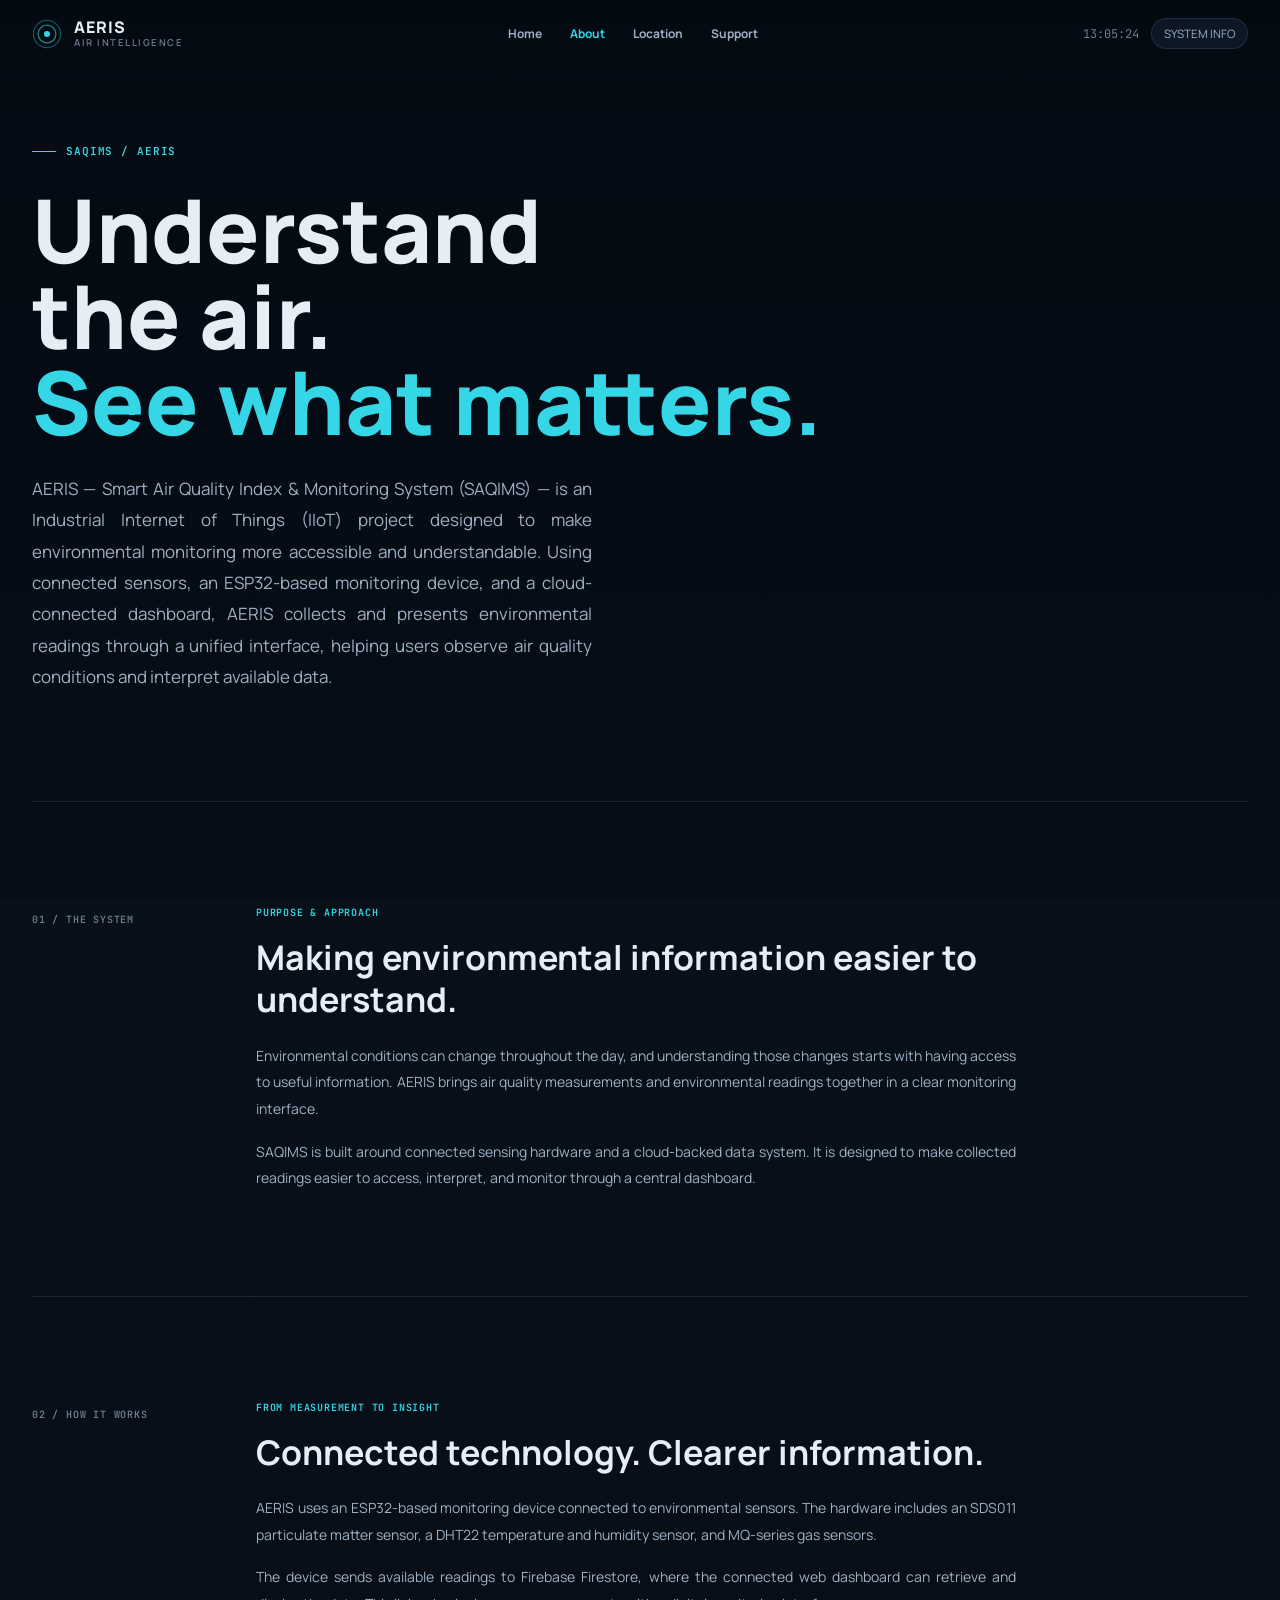
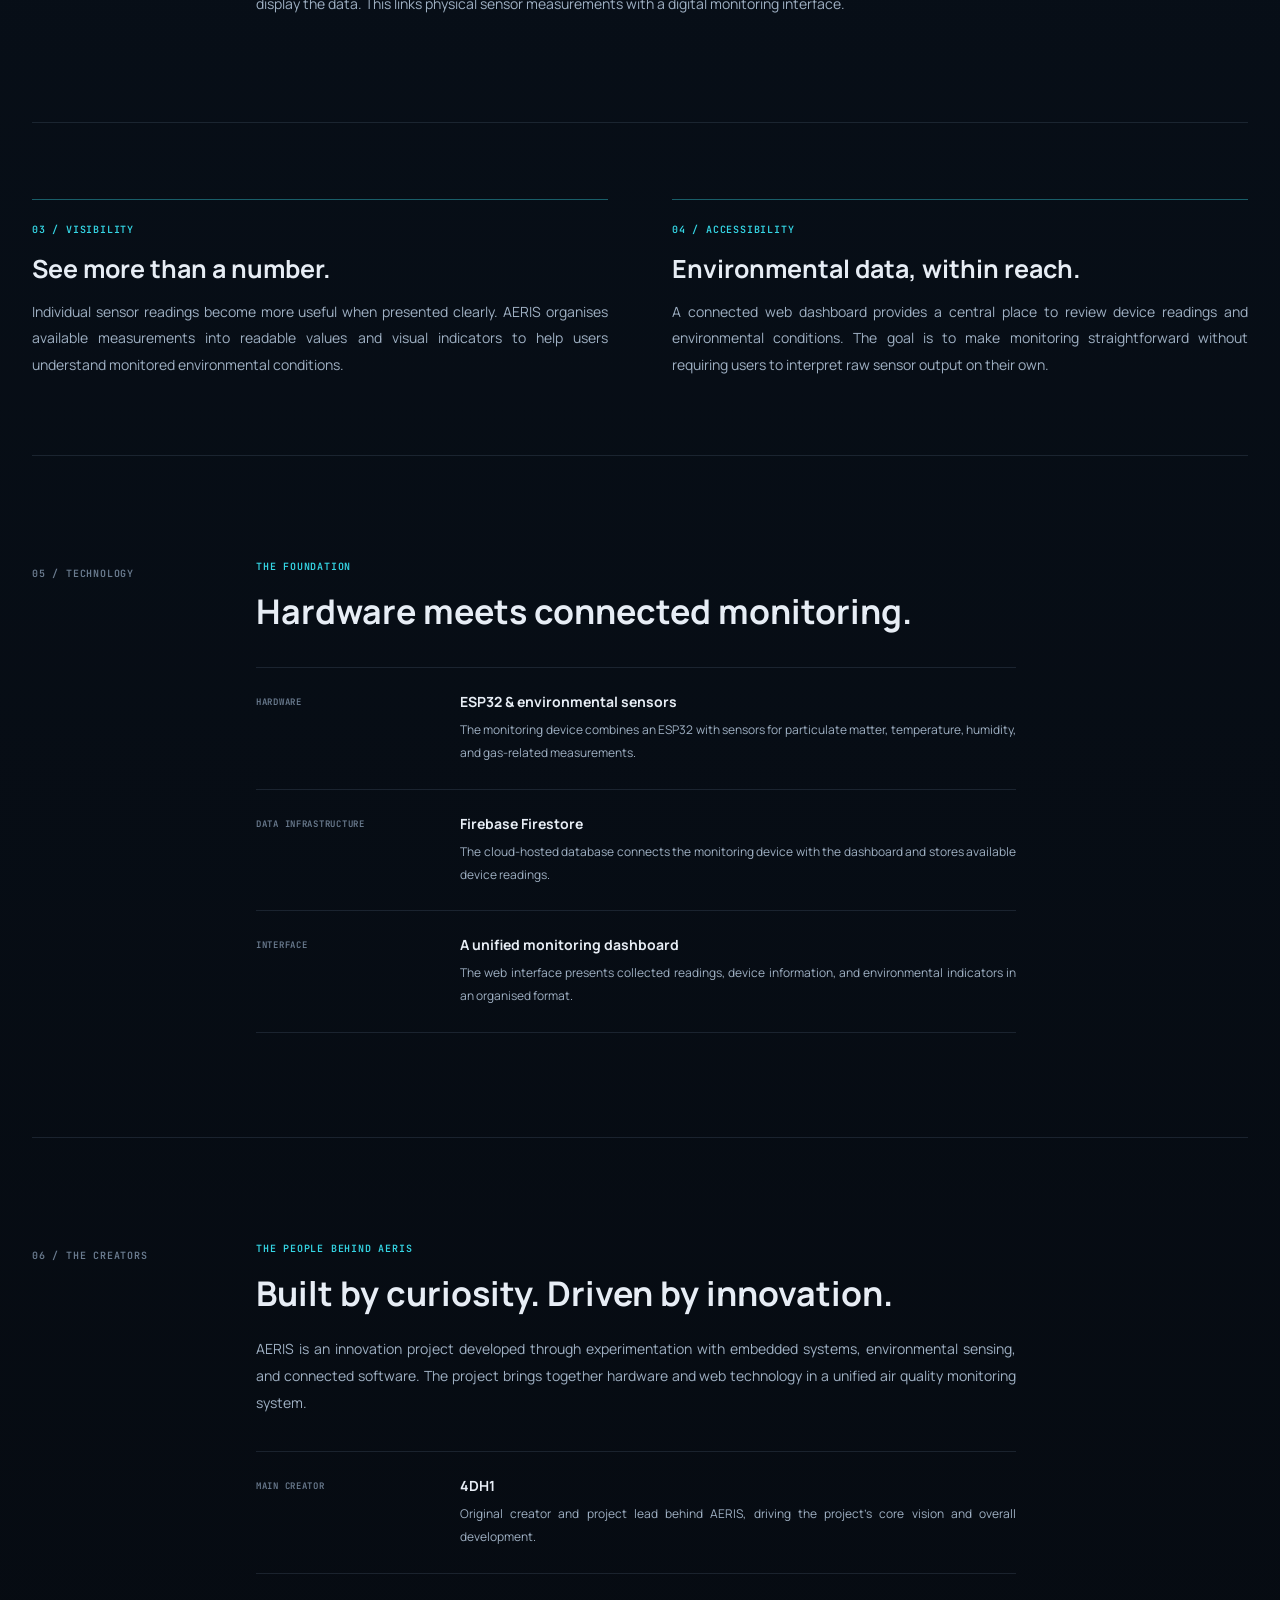
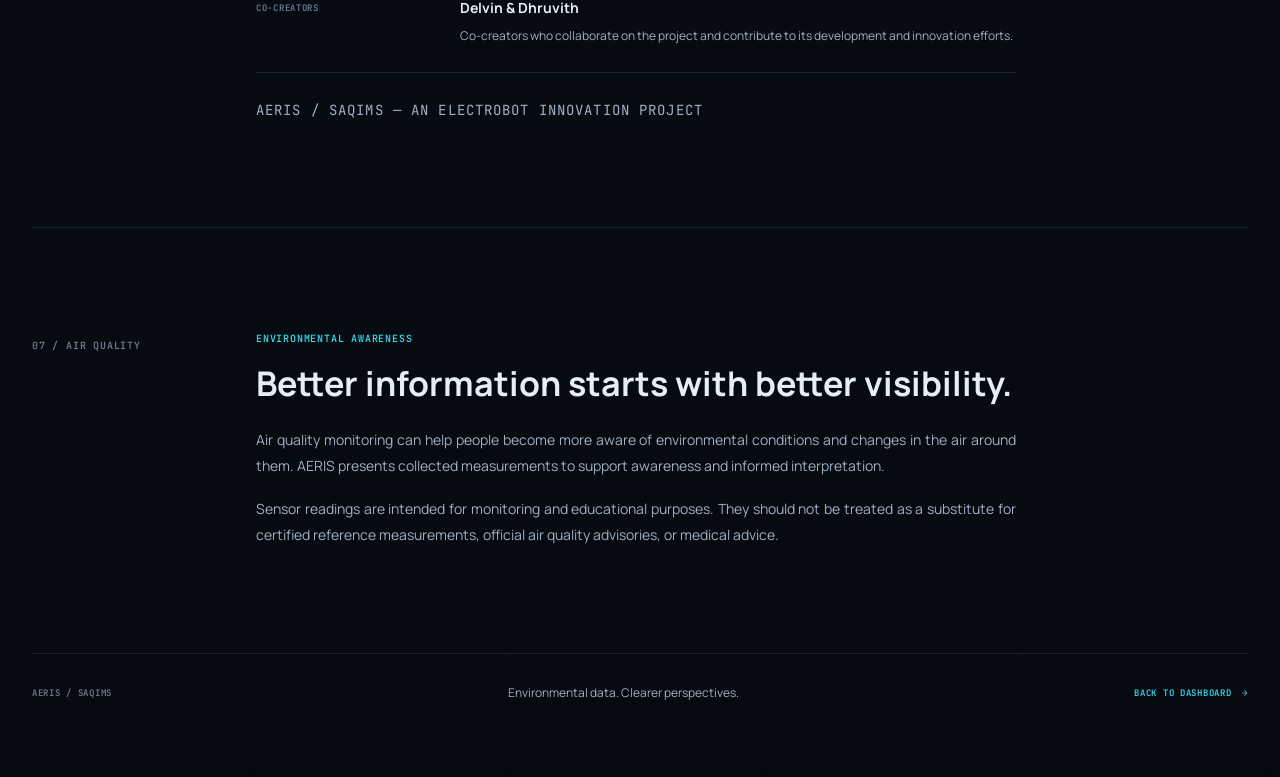
==== commit 28e6a198: "hamburger" ====
--- a/about.html
+++ b/about.html
@@ -24,6 +24,7 @@
   >
 
   <link rel="stylesheet" href="style.css">
+  <script src="navigation.js" defer></script>
 
   <!-- About-page-specific layout fixes -->
   <style>
@@ -136,12 +137,23 @@
 
       </div>
 
+      <button
+        class="nav-toggle"
+        type="button"
+        aria-label="Open navigation menu"
+        aria-expanded="false"
+        aria-controls="site-nav-links"
+      >
+        <span></span>
+        <span></span>
+        <span></span>
+      </button>
+
       <div class="nav-meta">
 
         <span class="nav-clock" data-live-clock></span>
 
         <div class="nav-status-pill">
-          <span class="dot-live"></span>
           <span class="status-label">SYSTEM INFO</span>
         </div>
 
--- a/style.css
+++ b/style.css
@@ -1,15 +1,33 @@
+/* ============================================================
+   POLLUTANT PANEL OVERRIDES
+   ============================================================ */
+
 .pollutant-panel {
   justify-content: space-evenly !important;
   gap: 28px !important;
+  padding: 32px;
+  display: flex;
+  flex-direction: column;
 }
 
 .pollutant-row {
   min-height: 92px;
   padding: 0 4px 28px;
   gap: 20px;
+  display: flex;
+  align-items: center;
+  justify-content: space-between;
+  border-bottom: 1px solid var(--border);
+}
+
+.pollutant-row:last-child {
+  border-bottom: 0;
+  padding-bottom: 0;
 }
 
 .pollutant-label-group {
+  display: flex;
+  flex-direction: column;
   gap: 7px;
 }
 
@@ -21,23 +39,29 @@
 
 .pollutant-sub {
   font-size: 12.5px !important;
+  color: var(--faint);
 }
 
 .pollutant-value-group {
+  text-align: right;
+  display: flex;
+  flex-direction: column;
   gap: 6px;
 }
 
 .pollutant-value {
   font-size: 32px !important;
   color: var(--text);
-}
-
-<<<<<<< HEAD
-:root {
-  --bg: #060a10;
-  --surface: rgba(8,17,28,.72);
-  --border: rgba(148,178,209,.14);
-=======
+  font-family: var(--mono);
+  font-weight: 700;
+}
+
+.pollutant-unit,
+.metric-unit {
+  font-size: 12px;
+  color: var(--faint);
+}
+
 
 /* ============================================================
    ROOT VARIABLES
@@ -47,28 +71,20 @@
   --bg: #060a10;
   --surface: rgba(8, 17, 28, 0.72);
   --border: rgba(148, 178, 209, 0.14);
->>>>>>> 808656b18ab8b39ef5fa58f48f944637090f930e
   --text: #e7edf5;
   --muted: #9fb0c3;
   --faint: #6b7c90;
   --cyan: #35d6e5;
   --good: #4ad991;
-<<<<<<< HEAD
-=======
-
->>>>>>> 808656b18ab8b39ef5fa58f48f944637090f930e
   --mono: "JetBrains Mono", monospace;
   --ui: "Manrope", sans-serif;
 }
 
-<<<<<<< HEAD
-=======
 
 /* ============================================================
    GLOBAL
    ============================================================ */
 
->>>>>>> 808656b18ab8b39ef5fa58f48f944637090f930e
 * {
   box-sizing: border-box;
   margin: 0;
@@ -82,34 +98,24 @@
 
 body {
   font-family: var(--ui);
-<<<<<<< HEAD
-  background: linear-gradient(180deg,#08111c,var(--bg));
-=======
   background: linear-gradient(180deg, #08111c, var(--bg));
->>>>>>> 808656b18ab8b39ef5fa58f48f944637090f930e
   color: var(--text);
   min-height: 100vh;
   overflow-x: hidden;
 }
 
-<<<<<<< HEAD
-=======
 
 /* ============================================================
    BACKGROUND VIDEO
    ============================================================ */
 
->>>>>>> 808656b18ab8b39ef5fa58f48f944637090f930e
 .bg-video,
 .bg-video-overlay {
   position: fixed;
   inset: 0;
   width: 100%;
   height: 100%;
-<<<<<<< HEAD
   pointer-events: none;
-=======
->>>>>>> 808656b18ab8b39ef5fa58f48f944637090f930e
 }
 
 .bg-video {
@@ -121,13 +127,6 @@
   z-index: -2;
   background: linear-gradient(
     180deg,
-<<<<<<< HEAD
-    rgba(3,8,15,.72),
-    rgba(5,13,23,.82)
-  );
-}
-
-=======
     rgba(3, 8, 15, 0.72),
     rgba(5, 13, 23, 0.82)
   );
@@ -138,22 +137,12 @@
    NAVIGATION
    ============================================================ */
 
->>>>>>> 808656b18ab8b39ef5fa58f48f944637090f930e
 .nav {
   position: sticky;
   top: 0;
   z-index: 10;
   height: 68px;
   border-bottom: 1px solid transparent;
-<<<<<<< HEAD
-  transition: .2s;
-}
-
-.nav.is-scrolled {
-  background: rgba(8,14,22,.82);
-  backdrop-filter: blur(14px);
-  border-color: rgba(53,214,229,.35);
-=======
   transition: 0.2s;
 }
 
@@ -161,7 +150,6 @@
   background: rgba(8, 14, 22, 0.82);
   backdrop-filter: blur(14px);
   border-color: rgba(53, 214, 229, 0.35);
->>>>>>> 808656b18ab8b39ef5fa58f48f944637090f930e
 }
 
 .nav-inner,
@@ -179,14 +167,11 @@
   gap: 24px;
 }
 
-<<<<<<< HEAD
-=======
 
 /* ============================================================
    BRAND
    ============================================================ */
 
->>>>>>> 808656b18ab8b39ef5fa58f48f944637090f930e
 .brand {
   display: flex;
   align-items: center;
@@ -209,35 +194,30 @@
 .brand-name {
   font-weight: 800;
   font-size: 16px;
-<<<<<<< HEAD
-  letter-spacing: .06em;
-=======
   letter-spacing: 0.06em;
->>>>>>> 808656b18ab8b39ef5fa58f48f944637090f930e
 }
 
 .brand-sub {
   font-size: 9.5px;
-<<<<<<< HEAD
-  letter-spacing: .16em;
-=======
   letter-spacing: 0.16em;
->>>>>>> 808656b18ab8b39ef5fa58f48f944637090f930e
   color: var(--faint);
   margin-top: 3px;
   font-weight: 600;
 }
 
 
-<<<<<<< HEAD
-/* =========================================================
-   NAVIGATION LINKS
-   ========================================================= */
+/* ============================================================
+   NAVIGATION LINKS & NAV META
+   ============================================================ */
 
 .nav-links {
   display: flex;
   align-items: center;
   gap: 28px;
+}
+
+.nav-toggle {
+  display: none;
 }
 
 .nav-links a {
@@ -245,7 +225,7 @@
   text-decoration: none;
   font-size: 12px;
   font-weight: 700;
-  transition: .2s;
+  transition: 0.2s;
 }
 
 .nav-links a:hover {
@@ -255,16 +235,6 @@
 .nav-links a.active {
   color: var(--cyan);
 }
-
-
-/* =========================================================
-   NAV META
-   ========================================================= */
-=======
-/* ============================================================
-   NAV META
-   ============================================================ */
->>>>>>> 808656b18ab8b39ef5fa58f48f944637090f930e
 
 .nav-meta,
 .freshness {
@@ -285,39 +255,17 @@
   padding: 7px 12px;
   border: 1px solid var(--border);
   border-radius: 999px;
-<<<<<<< HEAD
-  background: rgba(16,28,44,.78);
-=======
   background: rgba(16, 28, 44, 0.78);
->>>>>>> 808656b18ab8b39ef5fa58f48f944637090f930e
   font-size: 11.5px;
   color: var(--muted);
 }
 
-.dot-live,
-.hero-status-dot {
-  width: 7px;
-  height: 7px;
-  border-radius: 50%;
-  background: var(--good);
-<<<<<<< HEAD
-  box-shadow: 0 0 0 3px rgba(74,217,145,.16);
-}
-
-.shell {
-  padding: clamp(24px,4vw,56px) 32px 64px;
-=======
-  box-shadow: 0 0 0 3px rgba(74, 217, 145, 0.16);
-}
-
-
-/* ============================================================
-   LAYOUT
+/* ============================================================
+   LAYOUT & HEADINGS
    ============================================================ */
 
 .shell {
   padding: clamp(24px, 4vw, 56px) 32px 64px;
->>>>>>> 808656b18ab8b39ef5fa58f48f944637090f930e
 }
 
 .page-head {
@@ -334,11 +282,7 @@
 .section-title {
   font-size: 12px;
   font-weight: 700;
-<<<<<<< HEAD
-  letter-spacing: .1em;
-=======
   letter-spacing: 0.1em;
->>>>>>> 808656b18ab8b39ef5fa58f48f944637090f930e
   color: var(--faint);
 }
 
@@ -361,17 +305,9 @@
   font-weight: 600;
 }
 
-<<<<<<< HEAD
-.dashboard-grid {
-  display: grid;
-  grid-template-columns: 1.15fr .85fr;
-  gap: 20px;
-}
-
-=======
-
-/* ============================================================
-   DASHBOARD GRID
+
+/* ============================================================
+   DASHBOARD GRID & CARDS
    ============================================================ */
 
 .dashboard-grid {
@@ -380,28 +316,11 @@
   gap: 20px;
 }
 
-
-/* ============================================================
-   CARDS
-   ============================================================ */
-
->>>>>>> 808656b18ab8b39ef5fa58f48f944637090f930e
 .card {
   background: var(--surface);
   backdrop-filter: blur(14px);
   border: 1px solid var(--border);
   border-radius: 18px;
-<<<<<<< HEAD
-  box-shadow: 0 8px 24px -8px rgba(0,0,0,.45);
-  transition: border-color .2s, transform .2s;
-}
-
-.card:hover {
-  border-color: rgba(53,214,229,.35);
-  transform: translateY(-2px);
-}
-
-=======
   box-shadow: 0 8px 24px -8px rgba(0, 0, 0, 0.45);
   transition: border-color 0.2s, transform 0.2s;
 }
@@ -416,7 +335,6 @@
    AQI HERO
    ============================================================ */
 
->>>>>>> 808656b18ab8b39ef5fa58f48f944637090f930e
 .hero-aqi {
   padding: 48px;
   display: flex;
@@ -447,11 +365,7 @@
 }
 
 .hero-number {
-<<<<<<< HEAD
-  font: 700 96px/.9 var(--mono);
-=======
   font: 700 96px / 0.9 var(--mono);
->>>>>>> 808656b18ab8b39ef5fa58f48f944637090f930e
 }
 
 .hero-scale {
@@ -471,12 +385,6 @@
   font-weight: 700;
 }
 
-.hero-status-dot {
-  width: 7px;
-  height: 7px;
-  box-shadow: none;
-}
-
 .hero-foot {
   margin-top: 24px;
   display: flex;
@@ -501,14 +409,11 @@
   color: var(--muted);
 }
 
-<<<<<<< HEAD
-=======
 
 /* ============================================================
    GAUGE
    ============================================================ */
 
->>>>>>> 808656b18ab8b39ef5fa58f48f944637090f930e
 .gauge-wrap {
   width: 240px;
   height: 150px;
@@ -521,77 +426,11 @@
   overflow: visible;
 }
 
-<<<<<<< HEAD
-=======
-
-/* ============================================================
-   POLLUTANT PANEL
-   ============================================================ */
-
->>>>>>> 808656b18ab8b39ef5fa58f48f944637090f930e
-.pollutant-panel {
-  padding: 32px;
-  display: flex;
-  flex-direction: column;
-  gap: 20px;
-}
-
-.pollutant-row {
-  display: flex;
-  align-items: center;
-  justify-content: space-between;
-  padding-bottom: 20px;
-  border-bottom: 1px solid var(--border);
-  gap: 16px;
-}
-
-.pollutant-row:last-child {
-  border-bottom: 0;
-  padding-bottom: 0;
-}
-
-.pollutant-label-group {
-  display: flex;
-  flex-direction: column;
-  gap: 4px;
-}
-
-.pollutant-label {
-  font-size: 13px;
-  font-weight: 700;
-  color: var(--muted);
-}
-
-.pollutant-sub {
-  font-size: 11.5px;
-  color: var(--faint);
-}
-
-.pollutant-value-group {
-  text-align: right;
-  display: flex;
-  flex-direction: column;
-  gap: 3px;
-}
-
-.pollutant-value {
-  font: 700 24px var(--mono);
-}
-
-.pollutant-unit,
-.metric-unit {
-  font-size: 12px;
-  color: var(--faint);
-}
-
-<<<<<<< HEAD
-=======
-
-/* ============================================================
-   ENVIRONMENTAL SECTION
-   ============================================================ */
-
->>>>>>> 808656b18ab8b39ef5fa58f48f944637090f930e
+
+/* ============================================================
+   ENVIRONMENTAL SECTION & METRIC CARDS
+   ============================================================ */
+
 .section {
   margin-top: 48px;
 }
@@ -603,22 +442,10 @@
 
 .metric-grid {
   display: grid;
-<<<<<<< HEAD
-  grid-template-columns: repeat(4,minmax(0,1fr));
-  gap: 16px;
-}
-
-=======
   grid-template-columns: repeat(4, minmax(0, 1fr));
   gap: 16px;
 }
 
-
-/* ============================================================
-   METRIC CARDS
-   ============================================================ */
-
->>>>>>> 808656b18ab8b39ef5fa58f48f944637090f930e
 .metric-card {
   padding: 24px;
   display: flex;
@@ -655,14 +482,11 @@
   font: 700 26px var(--mono);
 }
 
-<<<<<<< HEAD
-=======
 
 /* ============================================================
    FOOTER
    ============================================================ */
 
->>>>>>> 808656b18ab8b39ef5fa58f48f944637090f930e
 .footer {
   margin-top: 96px;
   padding: 24px 0;
@@ -679,104 +503,9 @@
 }
 
 
-<<<<<<< HEAD
-@media(max-width:980px) {
-=======
-/* ============================================================
-   RESPONSIVE
-   ============================================================ */
-
-@media (max-width: 980px) {
->>>>>>> 808656b18ab8b39ef5fa58f48f944637090f930e
-
-  .dashboard-grid {
-    grid-template-columns: 1fr;
-  }
-
-  .metric-grid {
-<<<<<<< HEAD
-    grid-template-columns: repeat(2,minmax(0,1fr));
-=======
-    grid-template-columns: repeat(2, minmax(0, 1fr));
->>>>>>> 808656b18ab8b39ef5fa58f48f944637090f930e
-  }
-
-}
-
-
-<<<<<<< HEAD
-@media(max-width:680px) {
-=======
-@media (max-width: 680px) {
->>>>>>> 808656b18ab8b39ef5fa58f48f944637090f930e
-
-  .nav-inner,
-  .shell {
-    padding-left: 16px;
-    padding-right: 16px;
-  }
-
-  .nav-clock {
-    display: none;
-  }
-
-  .status-label {
-    display: none;
-  }
-
-  .hero-aqi {
-    flex-direction: column;
-    align-items: flex-start;
-    padding: 24px;
-  }
-
-  .hero-number {
-    font-size: 72px;
-  }
-
-  .gauge-wrap {
-    align-self: center;
-    width: 220px;
-    height: 138px;
-  }
-
-  .hero-foot {
-    gap: 16px;
-    flex-wrap: wrap;
-  }
-
-  .pollutant-panel {
-    padding: 24px;
-  }
-
-  .metric-grid {
-    grid-template-columns: 1fr 1fr;
-  }
-
-  .page-head {
-    align-items: flex-start;
-    flex-direction: column;
-  }
-
-  .footer {
-    margin-top: 64px;
-  }
-
-<<<<<<< HEAD
-  .nav-links {
-    gap: 14px;
-  }
-
-  .nav-links a {
-    font-size: 11px;
-  }
-
-}
-
-
-/* =========================================================
+/* ============================================================
    ABOUT PAGE
-   ========================================================= */
+   ============================================================ */
 
 .about-shell {
   padding-top: 0;
@@ -786,12 +515,12 @@
   min-height: 610px;
   position: relative;
   display: grid;
-  grid-template-columns: minmax(0, 1.35fr) minmax(250px, .65fr);
+  grid-template-columns: minmax(0, 1.35fr) minmax(250px, 0.65fr);
   align-items: center;
   gap: 64px;
   padding: 76px 0 108px;
   border-bottom: 1px solid var(--border);
-  animation: about-enter .8s ease both;
+  animation: about-enter 0.8s ease both;
 }
 
 .about-hero-copy {
@@ -807,7 +536,7 @@
 .about-footer > span,
 .about-footer > a {
   font: 600 11px var(--mono);
-  letter-spacing: .08em;
+  letter-spacing: 0.08em;
   color: var(--cyan);
 }
 
@@ -826,7 +555,7 @@
 
 .about-hero h1 {
   font-size: 88px;
-  line-height: .98;
+  line-height: 0.98;
   font-weight: 800;
   letter-spacing: 0;
 }
@@ -846,9 +575,9 @@
 
 .about-signal {
   align-self: center;
-  border-top: 1px solid rgba(53,214,229,.32);
-  border-bottom: 1px solid rgba(53,214,229,.32);
-  background: linear-gradient(110deg, rgba(8,17,28,.4), rgba(8,17,28,.12));
+  border-top: 1px solid rgba(53, 214, 229, 0.32);
+  border-bottom: 1px solid rgba(53, 214, 229, 0.32);
+  background: linear-gradient(110deg, rgba(8, 17, 28, 0.4), rgba(8, 17, 28, 0.12));
   backdrop-filter: blur(8px);
 }
 
@@ -883,10 +612,6 @@
   font-size: 9px;
 }
 
-.about-signal-foot .dot-live {
-  flex: 0 0 7px;
-}
-
 .about-scroll {
   position: absolute;
   bottom: 26px;
@@ -897,7 +622,7 @@
   color: var(--faint);
   text-decoration: none;
   font: 500 9px var(--mono);
-  letter-spacing: .08em;
+  letter-spacing: 0.08em;
 }
 
 .about-scroll i {
@@ -965,7 +690,7 @@
 
 .about-intent-item {
   padding-top: 23px;
-  border-top: 1px solid rgba(53,214,229,.4);
+  border-top: 1px solid rgba(53, 214, 229, 0.4);
 }
 
 .about-intent h2 {
@@ -982,7 +707,7 @@
 
 .about-pipeline li {
   display: grid;
-  grid-template-columns: 44px minmax(180px, .8fr) minmax(0, 1fr);
+  grid-template-columns: 44px minmax(180px, 0.8fr) minmax(0, 1fr);
   align-items: center;
   gap: 18px;
   min-height: 72px;
@@ -1045,7 +770,7 @@
 }
 
 .about-aqi-mark {
-  color: rgba(53,214,229,.16);
+  color: rgba(53, 214, 229, 0.16);
   font: 700 48px var(--mono);
 }
 
@@ -1085,20 +810,40 @@
   margin-left: 5px;
 }
 
+
+/* ============================================================
+   KEYFRAMES
+   ============================================================ */
+
 @keyframes about-enter {
   from { opacity: 0; transform: translateY(14px); }
   to { opacity: 1; transform: translateY(0); }
 }
 
 @keyframes about-line {
-  0%, 100% { transform: scaleX(.55); opacity: .5; }
+  0%, 100% { transform: scaleX(0.55); opacity: 0.5; }
   50% { transform: scaleX(1); opacity: 1; }
 }
 
-@media(max-width: 900px) {
+
+/* ============================================================
+   RESPONSIVE MEDIA QUERIES
+   ============================================================ */
+
+@media (max-width: 980px) {
+  .dashboard-grid {
+    grid-template-columns: 1fr;
+  }
+
+  .metric-grid {
+    grid-template-columns: repeat(2, minmax(0, 1fr));
+  }
+}
+
+@media (max-width: 900px) {
   .about-hero {
     min-height: 560px;
-    grid-template-columns: minmax(0, 1.2fr) minmax(220px, .8fr);
+    grid-template-columns: minmax(0, 1.2fr) minmax(220px, 0.8fr);
     gap: 36px;
   }
 
@@ -1113,7 +858,158 @@
   }
 }
 
-@media(max-width: 680px) {
+@media (max-width: 680px) {
+  .nav-inner {
+    position: relative;
+    height: 64px;
+    padding-left: 16px;
+    padding-right: 16px;
+    gap: 12px;
+  }
+
+  .shell {
+    padding-left: 16px;
+    padding-right: 16px;
+  }
+
+  .brand {
+    gap: 9px;
+  }
+
+  .brand-name {
+    font-size: 15px;
+  }
+
+  .brand-sub {
+    font-size: 8px;
+  }
+
+  .nav-clock {
+    display: none;
+  }
+
+  .status-label {
+    display: none;
+  }
+
+  .hero-aqi {
+    flex-direction: column;
+    align-items: flex-start;
+    padding: 24px;
+  }
+
+  .hero-number {
+    font-size: 72px;
+  }
+
+  .gauge-wrap {
+    align-self: center;
+    width: 220px;
+    height: 138px;
+  }
+
+  .hero-foot {
+    gap: 16px;
+    flex-wrap: wrap;
+  }
+
+  .pollutant-panel {
+    padding: 24px;
+  }
+
+  .metric-grid {
+    grid-template-columns: 1fr 1fr;
+  }
+
+  .page-head {
+    align-items: flex-start;
+    flex-direction: column;
+  }
+
+  .footer {
+    margin-top: 64px;
+  }
+
+  .nav-links {
+    position: absolute;
+    top: 100%;
+    left: 16px;
+    right: 16px;
+    z-index: 20;
+    display: none;
+    flex-direction: column;
+    align-items: stretch;
+    gap: 0;
+    padding: 8px;
+    border: 1px solid var(--border);
+    border-radius: 10px;
+    background: rgba(8, 14, 22, 0.97);
+    box-shadow: 0 16px 36px rgba(0, 0, 0, 0.35);
+    backdrop-filter: blur(16px);
+  }
+
+  .nav.is-menu-open .nav-links {
+    display: flex;
+  }
+
+  .nav-links a {
+    min-height: 44px;
+    display: flex;
+    align-items: center;
+    padding: 0 12px;
+    border-radius: 6px;
+    font-size: 14px;
+  }
+
+  .nav-links a:hover,
+  .nav-links a:focus-visible {
+    background: rgba(53, 214, 229, 0.08);
+  }
+
+  .nav-toggle {
+    width: 44px;
+    height: 44px;
+    display: inline-flex;
+    flex: 0 0 44px;
+    flex-direction: column;
+    align-items: center;
+    justify-content: center;
+    gap: 5px;
+    border: 1px solid var(--border);
+    border-radius: 8px;
+    background: rgba(16, 28, 44, 0.78);
+    color: var(--text);
+    cursor: pointer;
+  }
+
+  .nav-toggle span {
+    width: 18px;
+    height: 2px;
+    border-radius: 2px;
+    background: currentColor;
+    transition: transform 0.2s, opacity 0.2s;
+  }
+
+  .nav.is-menu-open .nav-toggle span:first-child {
+    transform: translateY(7px) rotate(45deg);
+  }
+
+  .nav.is-menu-open .nav-toggle span:nth-child(2) {
+    opacity: 0;
+  }
+
+  .nav.is-menu-open .nav-toggle span:last-child {
+    transform: translateY(-7px) rotate(-45deg);
+  }
+
+  .nav-meta {
+    display: none;
+  }
+
+  .nav-toggle {
+    margin-left: auto;
+  }
+
   .about-page .nav-meta {
     display: none;
   }
@@ -1192,11 +1088,9 @@
   }
 }
 
-@media(prefers-reduced-motion: reduce) {
+@media (prefers-reduced-motion: reduce) {
   .about-hero,
   .about-scroll i {
     animation: none;
   }
-=======
->>>>>>> 808656b18ab8b39ef5fa58f48f944637090f930e
 }
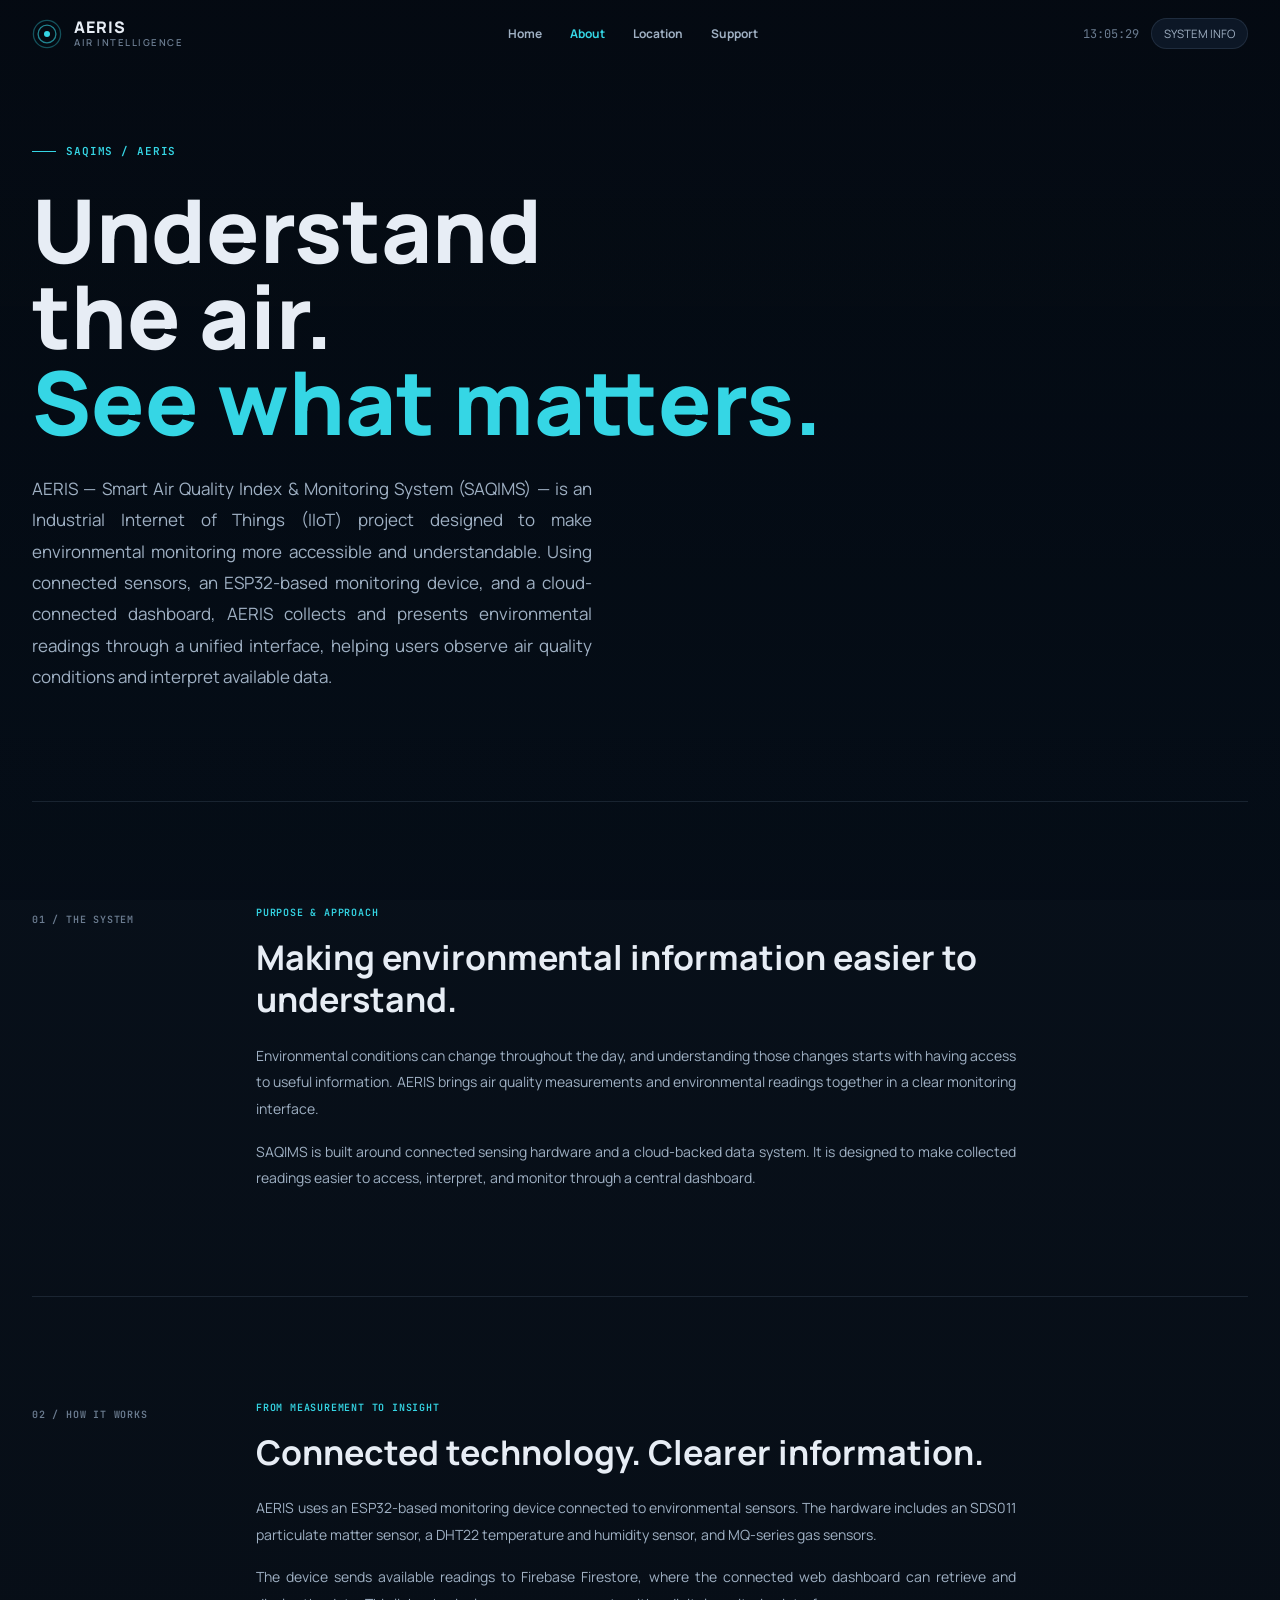
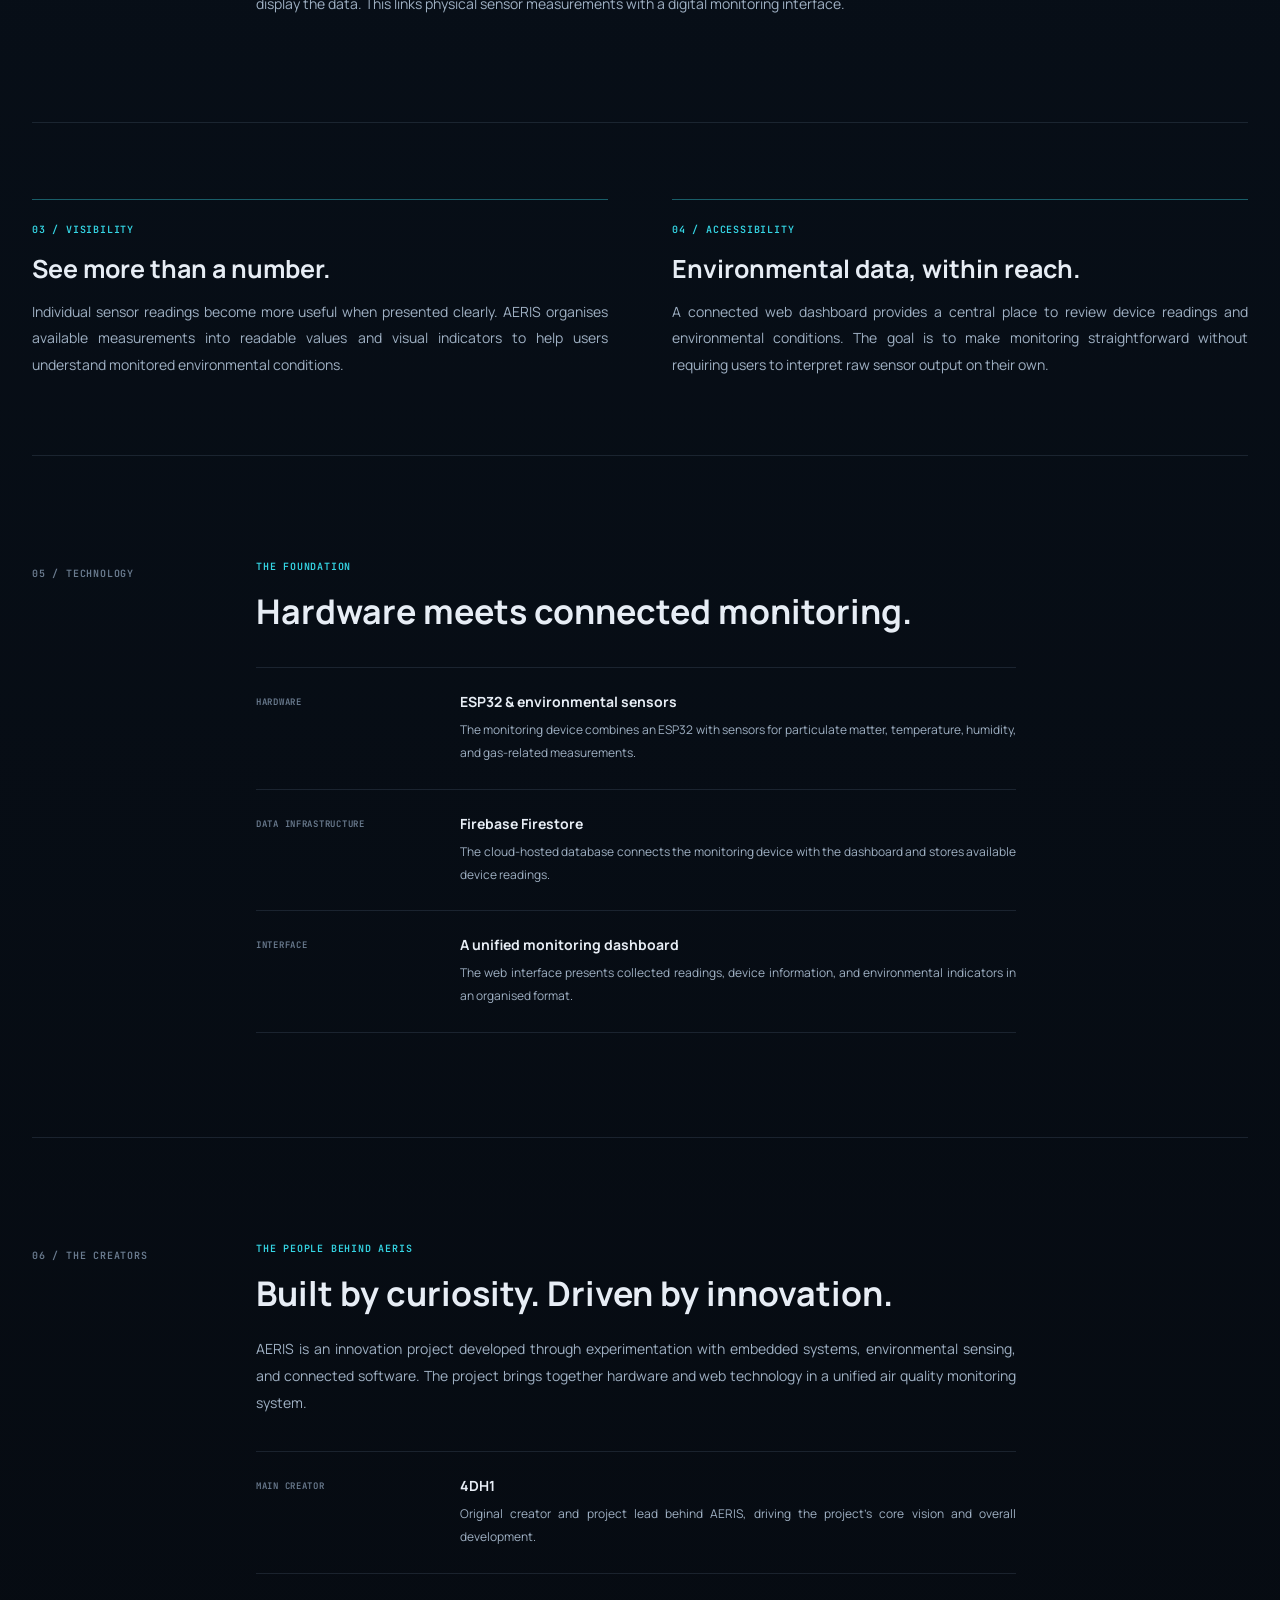
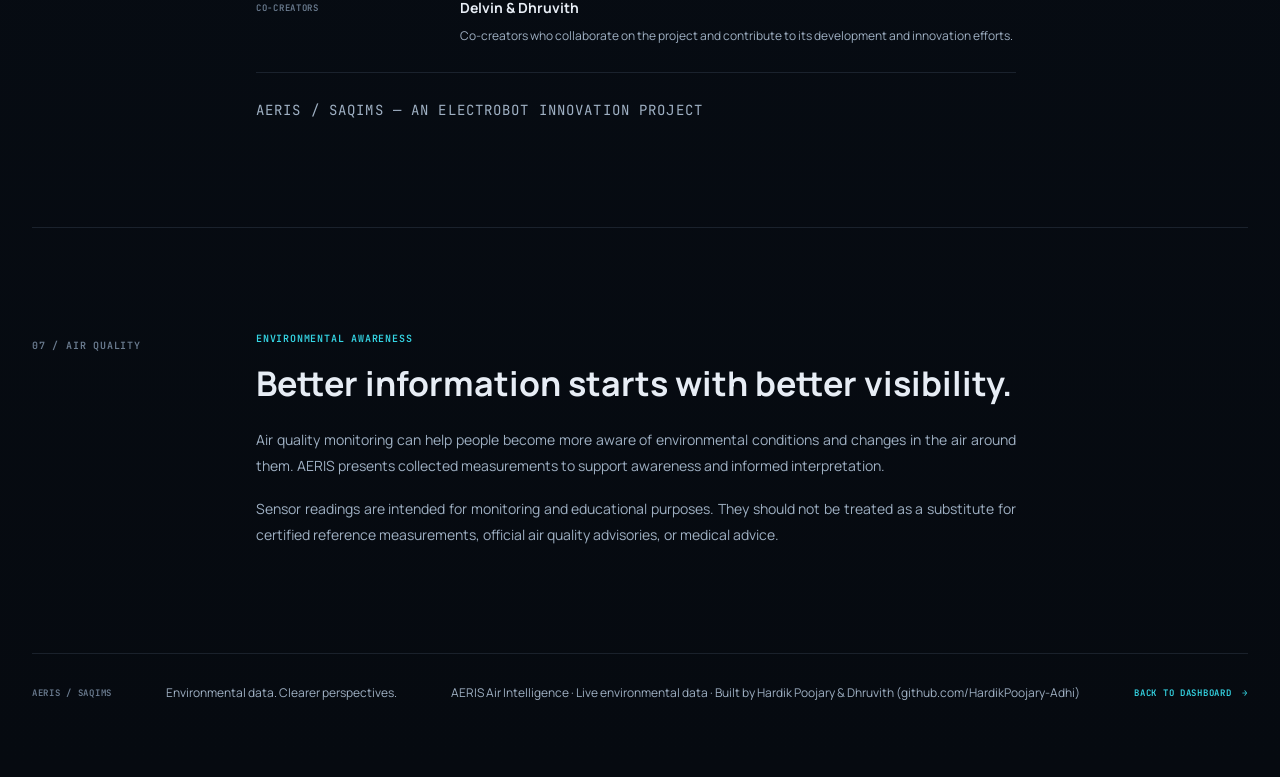
==== commit 14e4b730: "idk what i did" ====
--- a/about.html
+++ b/about.html
@@ -537,6 +537,10 @@
           Environmental data. Clearer perspectives.
         </p>
 
+        <p class="footer-text">
+          AERIS Air Intelligence · Live environmental data · Built by Hardik Poojary &amp; Dhruvith (<a href="https://github.com/HardikPoojary-Adhi" class="footer-link">github.com/HardikPoojary-Adhi</a>)
+        </p>
+
         <a href="index.html">
           BACK TO DASHBOARD <span>→</span>
         </a>
--- a/style.css
+++ b/style.css
@@ -500,6 +500,17 @@
 .footer-text {
   font-size: 12px;
   color: #4c5b6d;
+}
+
+.footer-link {
+  color: inherit;
+  text-decoration: none;
+  transition: color 0.2s;
+}
+
+.footer-link:hover,
+.footer-link:focus-visible {
+  color: var(--cyan);
 }
 
 
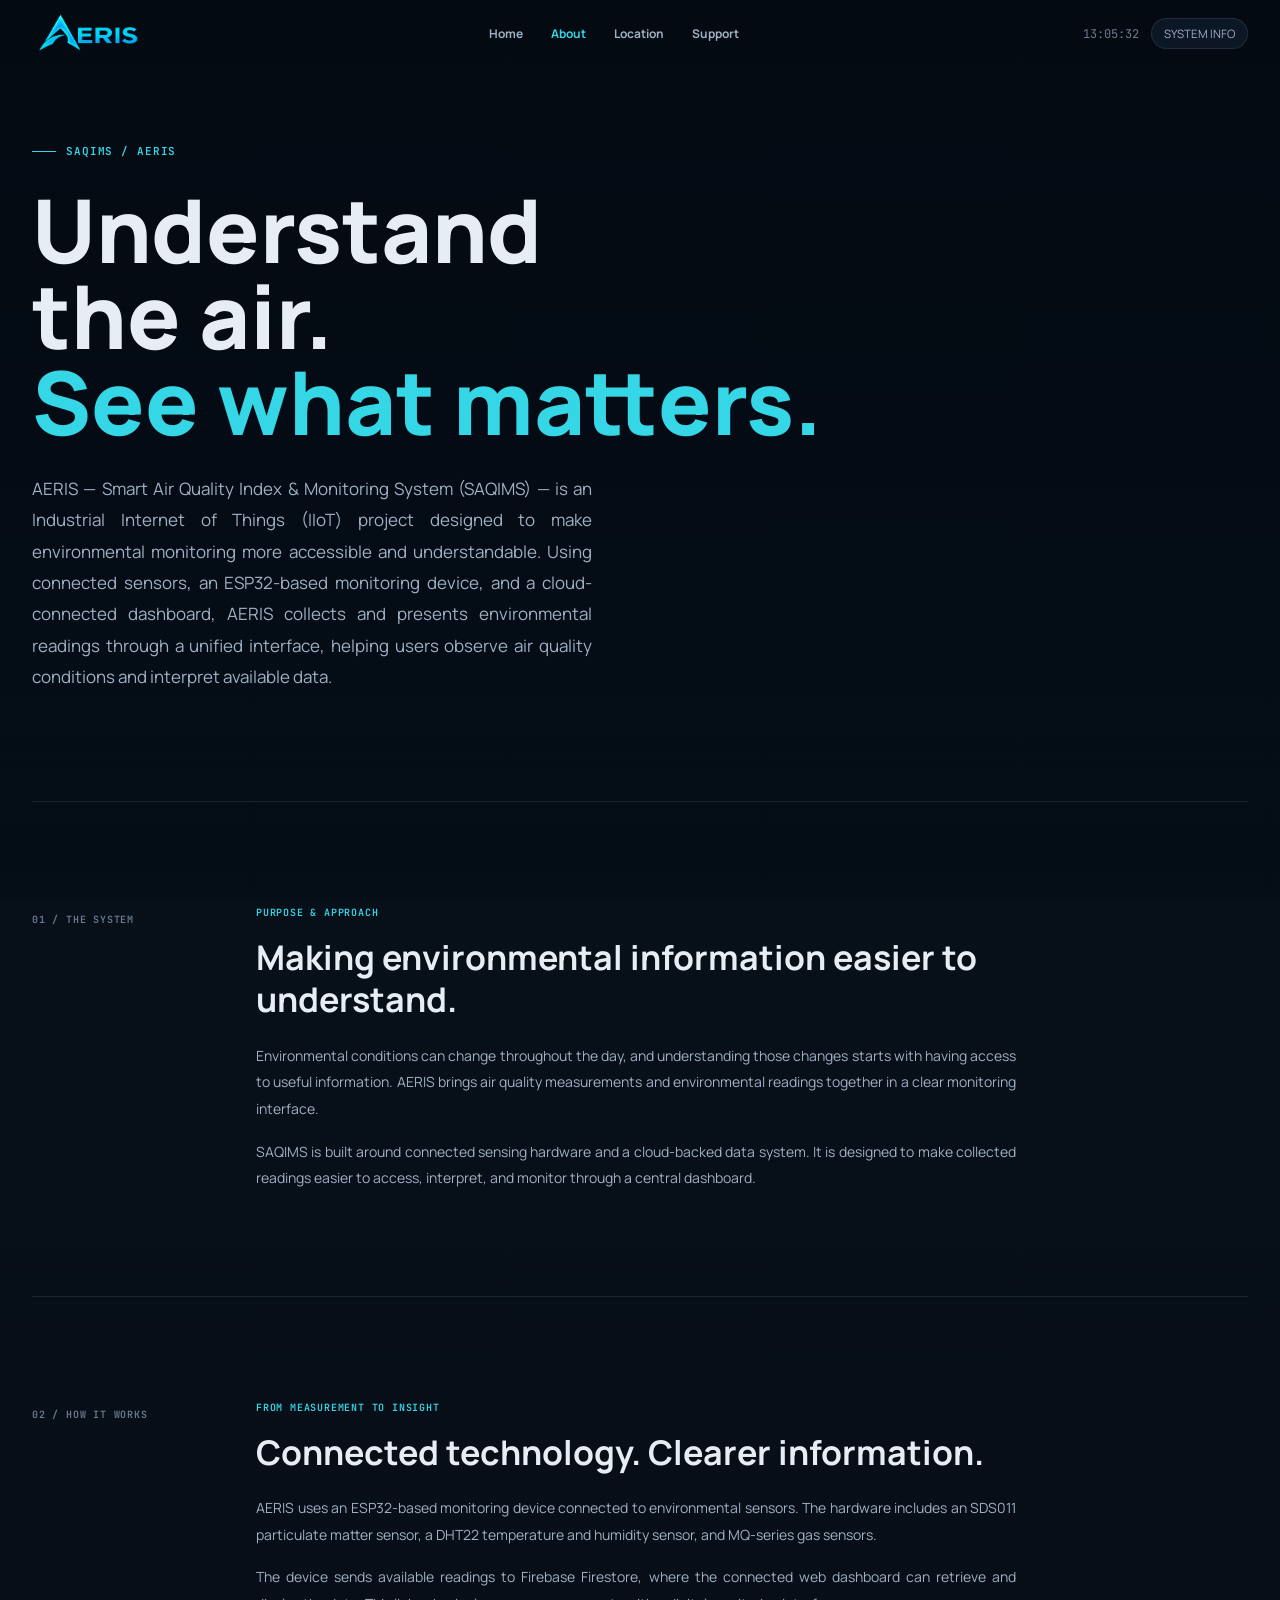
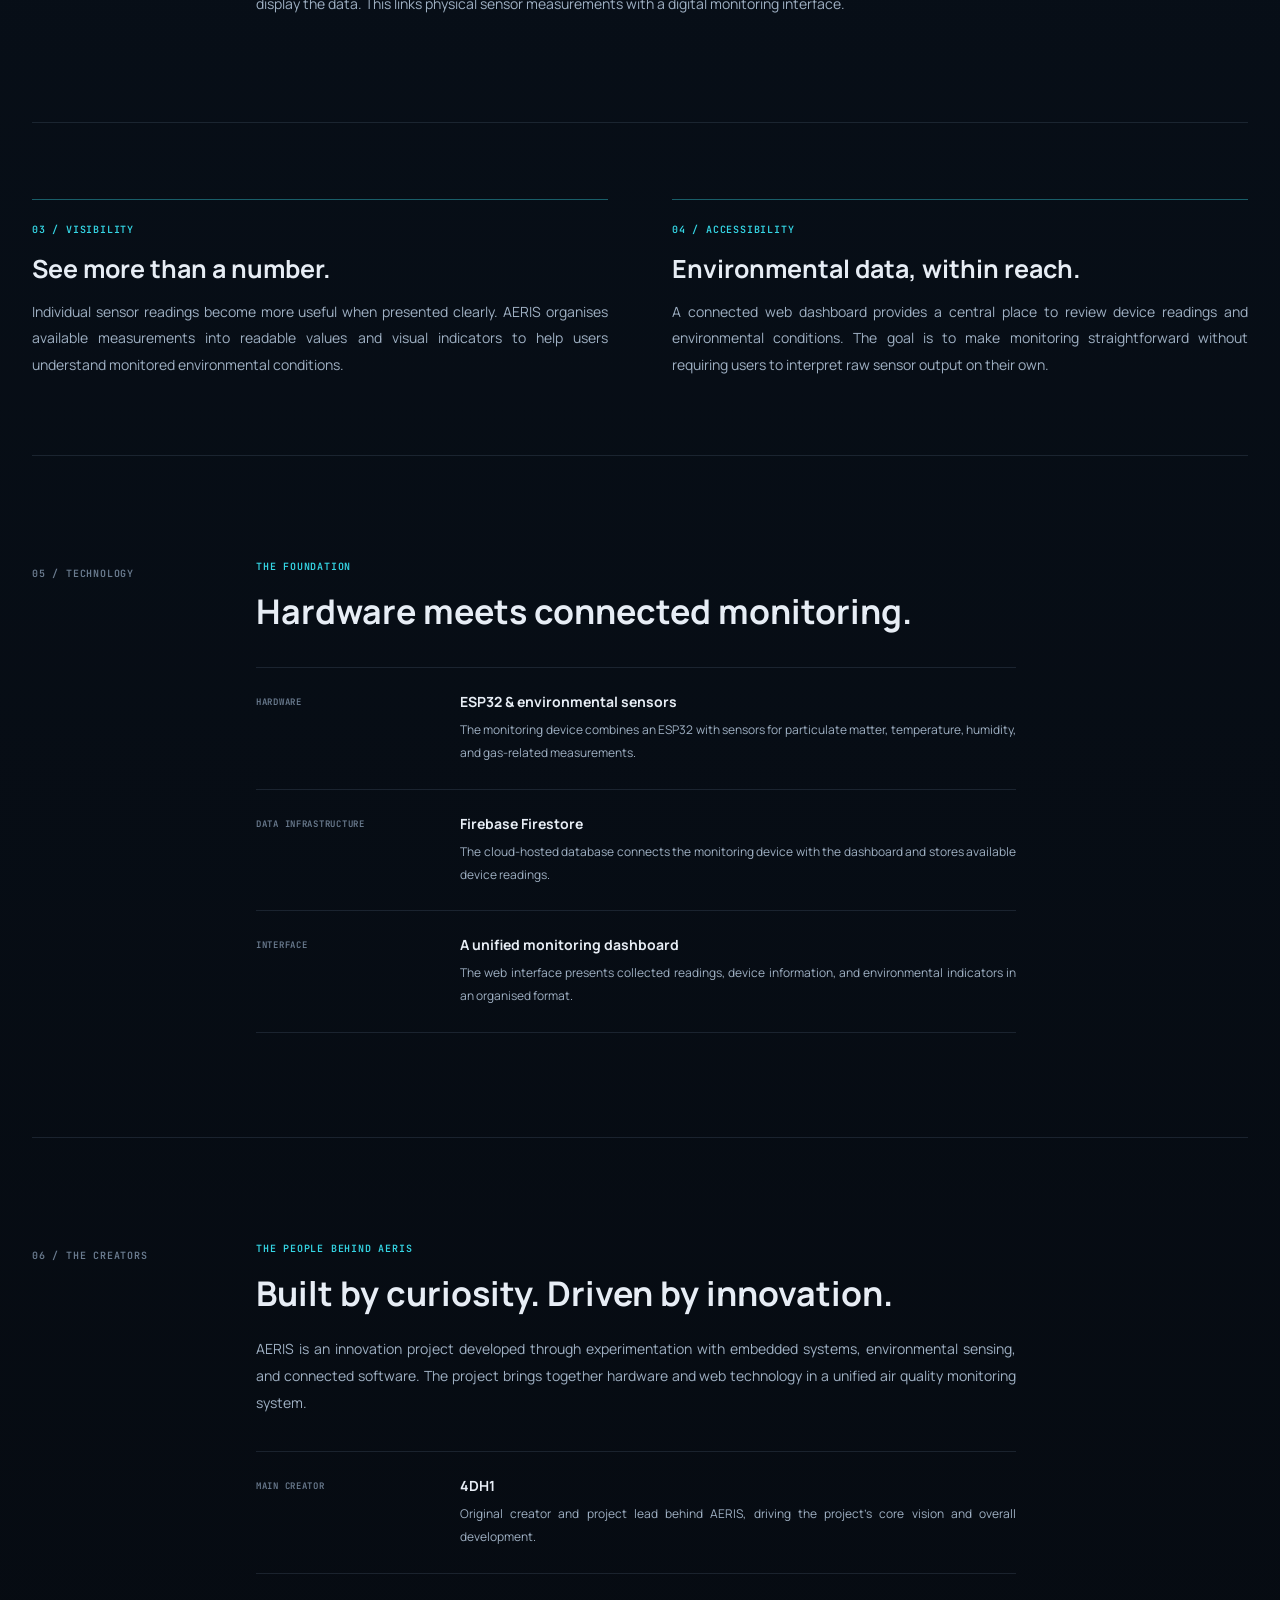
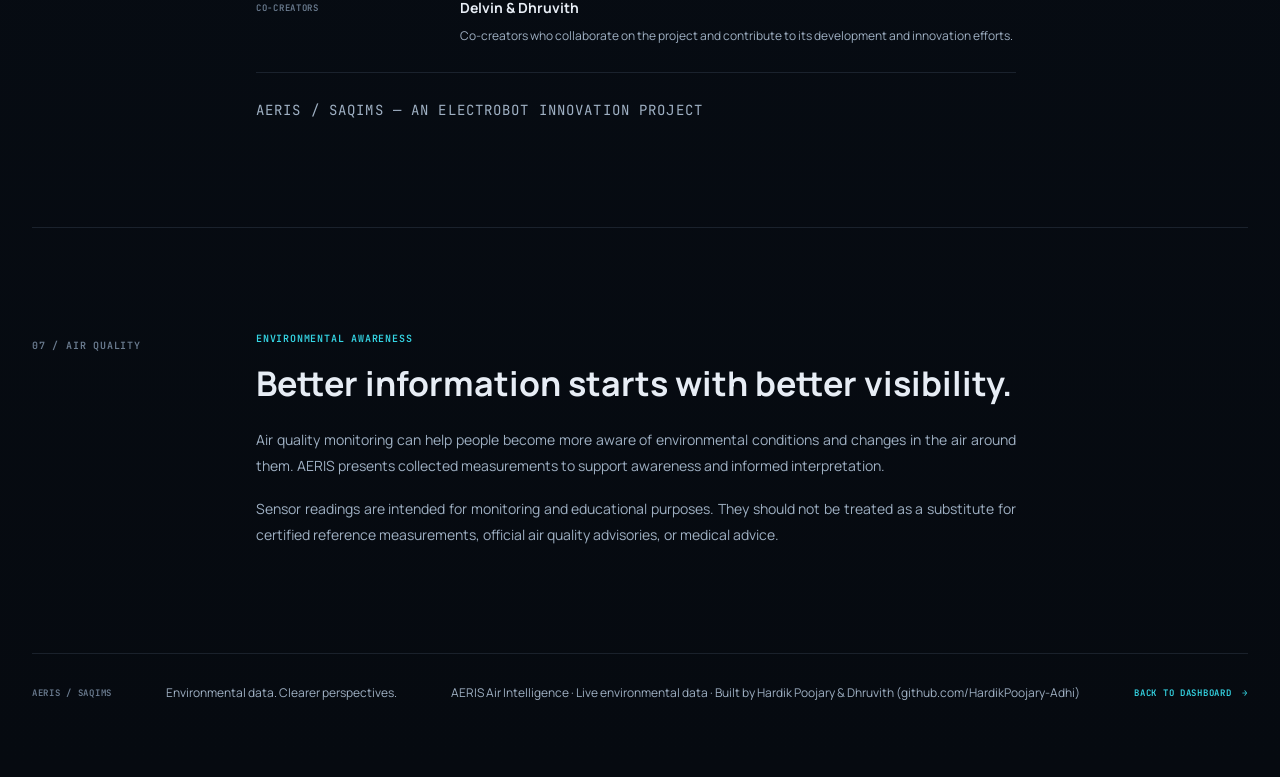
==== commit 12371add: "ljhgjhwhgjqwh" ====
--- a/about.html
+++ b/about.html
@@ -13,7 +13,7 @@
 
   <meta name="theme-color" content="#060a10">
 
-  <link rel="icon" type="image/png" href="logo.png">
+  <link rel="icon" type="image/png" href="logo-tab.png">
 
   <link rel="preconnect" href="https://fonts.googleapis.com">
   <link rel="preconnect" href="https://fonts.gstatic.com" crossorigin>
@@ -82,42 +82,7 @@
 
       <a href="index.html" class="brand" aria-label="AERIS dashboard">
 
-        <svg
-          class="brand-mark"
-          viewBox="0 0 32 32"
-          fill="none"
-          aria-hidden="true"
-        >
-          <circle
-            cx="16"
-            cy="16"
-            r="14.5"
-            stroke="#35D6E5"
-            stroke-width="1.4"
-            opacity=".35"
-          />
-
-          <circle
-            cx="16"
-            cy="16"
-            r="9.5"
-            stroke="#35D6E5"
-            stroke-width="1.4"
-            opacity=".6"
-          />
-
-          <circle
-            cx="16"
-            cy="16"
-            r="3.2"
-            fill="#35D6E5"
-          />
-        </svg>
-
-        <span class="brand-text">
-          <span class="brand-name">AERIS</span>
-          <span class="brand-sub">AIR INTELLIGENCE</span>
-        </span>
+        <img src="nameLogo.png" alt="" class="brand-logo">
 
       </a>
 
--- a/style.css
+++ b/style.css
@@ -1,88 +1,42 @@
+
 /* ============================================================
-   POLLUTANT PANEL OVERRIDES
+   AERIS — AIR INTELLIGENCE
+   Unified Stylesheet
+   Home · About · Location
    ============================================================ */
 
-.pollutant-panel {
-  justify-content: space-evenly !important;
-  gap: 28px !important;
-  padding: 32px;
-  display: flex;
-  flex-direction: column;
-}
-
-.pollutant-row {
-  min-height: 92px;
-  padding: 0 4px 28px;
-  gap: 20px;
-  display: flex;
-  align-items: center;
-  justify-content: space-between;
-  border-bottom: 1px solid var(--border);
-}
-
-.pollutant-row:last-child {
-  border-bottom: 0;
-  padding-bottom: 0;
-}
-
-.pollutant-label-group {
-  display: flex;
-  flex-direction: column;
-  gap: 7px;
-}
-
-.pollutant-label {
-  font-size: 17px !important;
-  font-weight: 800;
-  color: var(--text);
-}
-
-.pollutant-sub {
-  font-size: 12.5px !important;
-  color: var(--faint);
-}
-
-.pollutant-value-group {
-  text-align: right;
-  display: flex;
-  flex-direction: column;
-  gap: 6px;
-}
-
-.pollutant-value {
-  font-size: 32px !important;
-  color: var(--text);
-  font-family: var(--mono);
-  font-weight: 700;
-}
-
-.pollutant-unit,
-.metric-unit {
-  font-size: 12px;
-  color: var(--faint);
-}
-
 
 /* ============================================================
-   ROOT VARIABLES
+   01. ROOT VARIABLES
    ============================================================ */
 
 :root {
   --bg: #060a10;
   --surface: rgba(8, 17, 28, 0.72);
+  --surface-raised: rgba(14, 26, 41, 0.88);
   --border: rgba(148, 178, 209, 0.14);
+  --border-hover: rgba(53, 214, 229, 0.35);
+
   --text: #e7edf5;
   --muted: #9fb0c3;
   --faint: #6b7c90;
+
   --cyan: #35d6e5;
   --good: #4ad991;
+  --danger: #ff8585;
+
   --mono: "JetBrains Mono", monospace;
   --ui: "Manrope", sans-serif;
+
+  --radius: 18px;
+  --radius-sm: 11px;
+
+  --glass-blur: blur(16px);
 }
 
 
 /* ============================================================
-   GLOBAL
+   02. RESET & GLOBAL
    ============================================================ */
 
 * {
@@ -94,19 +48,42 @@
 html {
   color-scheme: dark;
   scroll-behavior: smooth;
+  scrollbar-color: #26394b #080e16;
+  scrollbar-width: thin;
 }
 
 body {
-  font-family: var(--ui);
+  min-height: 100vh;
+  overflow-x: hidden;
   background: linear-gradient(180deg, #08111c, var(--bg));
   color: var(--text);
-  min-height: 100vh;
-  overflow-x: hidden;
+  font-family: var(--ui);
+  -webkit-font-smoothing: antialiased;
+}
+
+button,
+input,
+textarea,
+select {
+  font: inherit;
+}
+
+button {
+  color: inherit;
+}
+
+a {
+  color: inherit;
+}
+
+::selection {
+  color: #061116;
+  background: var(--cyan);
 }
 
 
 /* ============================================================
-   BACKGROUND VIDEO
+   03. BACKGROUND VIDEO
    ============================================================ */
 
 .bg-video,
@@ -119,8 +96,8 @@
 }
 
 .bg-video {
+  z-index: -3;
   object-fit: cover;
-  z-index: -3;
 }
 
 .bg-video-overlay {
@@ -134,28 +111,32 @@
 
 
 /* ============================================================
-   NAVIGATION
+   04. NAVIGATION
    ============================================================ */
 
 .nav {
   position: sticky;
   top: 0;
-  z-index: 10;
+  z-index: 50;
   height: 68px;
   border-bottom: 1px solid transparent;
-  transition: 0.2s;
+  transition:
+    background 0.25s ease,
+    border-color 0.25s ease;
 }
 
 .nav.is-scrolled {
-  background: rgba(8, 14, 22, 0.82);
+  background: rgba(8, 14, 22, 0.96);
   backdrop-filter: blur(14px);
+  -webkit-backdrop-filter: blur(14px);
   border-color: rgba(53, 214, 229, 0.35);
 }
 
 .nav-inner,
 .shell {
+  width: 100%;
   max-width: 1440px;
-  margin: auto;
+  margin-inline: auto;
 }
 
 .nav-inner {
@@ -168,47 +149,26 @@
 }
 
 
-/* ============================================================
-   BRAND
-   ============================================================ */
+/* Brand */
 
 .brand {
   display: flex;
   align-items: center;
-  gap: 12px;
+  flex-shrink: 0;
   color: inherit;
   text-decoration: none;
 }
 
-.brand-mark {
-  width: 30px;
-  height: 30px;
-}
-
-.brand-text {
-  display: flex;
-  flex-direction: column;
-  line-height: 1;
-}
-
-.brand-name {
-  font-weight: 800;
-  font-size: 16px;
-  letter-spacing: 0.06em;
-}
-
-.brand-sub {
-  font-size: 9.5px;
-  letter-spacing: 0.16em;
-  color: var(--faint);
-  margin-top: 3px;
-  font-weight: 600;
-}
-
-
-/* ============================================================
-   NAVIGATION LINKS & NAV META
-   ============================================================ */
+.brand-logo {
+  display: block;
+  width: auto;
+  height: 48px;
+  max-width: 100%;
+  object-fit: contain;
+}
+
+
+/* Navigation links */
 
 .nav-links {
   display: flex;
@@ -216,25 +176,36 @@
   gap: 28px;
 }
 
-.nav-toggle {
-  display: none;
-}
-
 .nav-links a {
+  position: relative;
   color: var(--muted);
   text-decoration: none;
   font-size: 12px;
   font-weight: 700;
-  transition: 0.2s;
-}
-
-.nav-links a:hover {
+  transition: color 0.2s ease;
+}
+
+.nav-links a:hover,
+.nav-links a:focus-visible {
   color: var(--text);
 }
 
-.nav-links a.active {
+.nav-links a.active,
+.nav-links a[aria-current="page"] {
   color: var(--cyan);
 }
+
+
+/* Navigation toggle */
+
+.nav-toggle {
+  display: none;
+  border: 0;
+  cursor: pointer;
+}
+
+
+/* Navigation metadata */
 
 .nav-meta,
 .freshness {
@@ -244,8 +215,8 @@
 }
 
 .nav-clock {
+  color: var(--faint);
   font: 12px var(--mono);
-  color: var(--faint);
 }
 
 .nav-status-pill {
@@ -256,12 +227,17 @@
   border: 1px solid var(--border);
   border-radius: 999px;
   background: rgba(16, 28, 44, 0.78);
+  color: var(--muted);
   font-size: 11.5px;
-  color: var(--muted);
-}
+}
+
+.status-label {
+  white-space: nowrap;
+}
+
 
 /* ============================================================
-   LAYOUT & HEADINGS
+   05. GLOBAL LAYOUT & HEADINGS
    ============================================================ */
 
 .shell {
@@ -272,18 +248,18 @@
   display: flex;
   align-items: flex-end;
   justify-content: space-between;
+  flex-wrap: wrap;
   gap: 20px;
   margin-bottom: 24px;
-  flex-wrap: wrap;
 }
 
 .region-eyebrow,
 .hero-eyebrow,
 .section-title {
+  color: var(--faint);
   font-size: 12px;
   font-weight: 700;
   letter-spacing: 0.1em;
-  color: var(--faint);
 }
 
 .region-eyebrow {
@@ -291,13 +267,14 @@
 }
 
 .region-title {
+  color: var(--text);
   font-size: 26px;
   font-weight: 800;
 }
 
 .freshness {
+  color: var(--faint);
   font-size: 12.5px;
-  color: var(--faint);
 }
 
 .freshness strong {
@@ -307,7 +284,29 @@
 
 
 /* ============================================================
-   DASHBOARD GRID & CARDS
+   06. SHARED CARDS
+   ============================================================ */
+
+.card {
+  border: 1px solid var(--border);
+  border-radius: var(--radius);
+  background: var(--surface);
+  box-shadow: 0 8px 24px -8px rgba(0, 0, 0, 0.45);
+  backdrop-filter: blur(14px);
+  -webkit-backdrop-filter: blur(14px);
+  transition:
+    border-color 0.2s ease,
+    transform 0.2s ease;
+}
+
+.card:hover {
+  border-color: var(--border-hover);
+  transform: translateY(-2px);
+}
+
+
+/* ============================================================
+   07. HOME — DASHBOARD GRID
    ============================================================ */
 
 .dashboard-grid {
@@ -316,31 +315,15 @@
   gap: 20px;
 }
 
-.card {
-  background: var(--surface);
-  backdrop-filter: blur(14px);
-  border: 1px solid var(--border);
-  border-radius: 18px;
-  box-shadow: 0 8px 24px -8px rgba(0, 0, 0, 0.45);
-  transition: border-color 0.2s, transform 0.2s;
-}
-
-.card:hover {
-  border-color: rgba(53, 214, 229, 0.35);
-  transform: translateY(-2px);
-}
-
-
-/* ============================================================
-   AQI HERO
-   ============================================================ */
+
+/* AQI hero */
 
 .hero-aqi {
-  padding: 48px;
   display: flex;
   align-items: center;
   justify-content: space-between;
   gap: 32px;
+  padding: 48px;
   overflow: hidden;
 }
 
@@ -352,10 +335,10 @@
 }
 
 .hero-region {
+  margin-bottom: 12px;
+  color: var(--muted);
   font-size: 15px;
   font-weight: 700;
-  color: var(--muted);
-  margin-bottom: 12px;
 }
 
 .hero-number-row {
@@ -369,26 +352,26 @@
 }
 
 .hero-scale {
+  color: #4c5b6d;
   font: 15px var(--mono);
-  color: #4c5b6d;
 }
 
 .hero-status {
   display: inline-flex;
   align-items: center;
   gap: 8px;
+  width: max-content;
   margin-top: 12px;
   padding: 7px 14px;
   border-radius: 999px;
-  width: max-content;
   font-size: 13px;
   font-weight: 700;
 }
 
 .hero-foot {
+  display: flex;
+  gap: 32px;
   margin-top: 24px;
-  display: flex;
-  gap: 32px;
 }
 
 .hero-foot-item {
@@ -399,20 +382,18 @@
 
 .hero-foot-label,
 .metric-label {
+  color: var(--faint);
   font-size: 11px;
-  color: var(--faint);
   font-weight: 600;
 }
 
 .hero-foot-value {
+  color: var(--muted);
   font: 600 13px var(--mono);
-  color: var(--muted);
-}
-
-
-/* ============================================================
-   GAUGE
-   ============================================================ */
+}
+
+
+/* Gauge */
 
 .gauge-wrap {
   width: 240px;
@@ -427,9 +408,7 @@
 }
 
 
-/* ============================================================
-   ENVIRONMENTAL SECTION & METRIC CARDS
-   ============================================================ */
+/* Environmental section */
 
 .section {
   margin-top: 48px;
@@ -439,6 +418,9 @@
   margin-bottom: 16px;
   color: var(--muted);
 }
+
+
+/* Metric cards */
 
 .metric-grid {
   display: grid;
@@ -447,10 +429,10 @@
 }
 
 .metric-card {
-  padding: 24px;
   display: flex;
   flex-direction: column;
   gap: 20px;
+  padding: 24px;
 }
 
 .metric-top {
@@ -460,14 +442,14 @@
 }
 
 .metric-icon {
+  display: flex;
+  align-items: center;
+  justify-content: center;
   min-width: 30px;
   height: 30px;
   padding: 0 7px;
   border-radius: 10px;
   background: #131f30;
-  display: flex;
-  align-items: center;
-  justify-content: center;
   color: var(--cyan);
   font: 700 12px var(--mono);
 }
@@ -482,40 +464,593 @@
   font: 700 26px var(--mono);
 }
 
+.metric-unit,
+.pollutant-unit {
+  color: var(--faint);
+  font-size: 12px;
+}
+
+
+/* Pollutant panel */
+
+.pollutant-panel {
+  display: flex;
+  flex-direction: column;
+  justify-content: space-evenly;
+  gap: 28px;
+  padding: 32px;
+}
+
+.pollutant-row {
+  display: flex;
+  align-items: center;
+  justify-content: space-between;
+  gap: 20px;
+  min-height: 92px;
+  padding: 0 4px 28px;
+  border-bottom: 1px solid var(--border);
+}
+
+.pollutant-row:last-child {
+  padding-bottom: 0;
+  border-bottom: 0;
+}
+
+.pollutant-label-group,
+.pollutant-value-group {
+  display: flex;
+  flex-direction: column;
+  gap: 7px;
+}
+
+.pollutant-label {
+  color: var(--text);
+  font-size: 17px;
+  font-weight: 800;
+}
+
+.pollutant-sub {
+  color: var(--faint);
+  font-size: 12.5px;
+}
+
+.pollutant-value-group {
+  gap: 6px;
+  text-align: right;
+}
+
+.pollutant-value {
+  color: var(--text);
+  font: 700 32px var(--mono);
+}
+
 
 /* ============================================================
-   FOOTER
+   08. LOCATION PAGE
    ============================================================ */
 
-.footer {
-  margin-top: 96px;
-  padding: 24px 0;
+
+/* Page heading */
+
+.location-page {
+  padding-top: clamp(30px, 4vw, 52px);
+}
+
+.location-header {
+  align-items: flex-start;
+  margin-bottom: 34px;
+}
+
+.location-heading-content {
+  min-width: 0;
+}
+
+.location-description {
+  max-width: 590px;
+  margin-top: 12px;
+  color: var(--muted);
+  font-size: 13px;
+  line-height: 1.85;
+}
+
+.location-refresh-info {
+  display: flex;
+  flex-direction: column;
+  align-items: flex-end;
+  gap: 7px;
+  white-space: nowrap;
+}
+
+.location-refresh-info strong {
+  color: var(--text);
+  font: 600 12px var(--mono);
+}
+
+.location-refresh-indicator {
+  display: flex;
+  align-items: center;
+  gap: 8px;
+  color: var(--faint);
+  font: 10px var(--mono);
+}
+
+.location-refresh-dot {
+  width: 7px;
+  height: 7px;
+  flex: 0 0 7px;
+  border-radius: 50%;
+  background: var(--cyan);
+  box-shadow: 0 0 9px rgba(53, 214, 229, 0.5);
+  animation: location-pulse 2s ease-in-out infinite;
+}
+
+
+/* Overview cards */
+
+.location-overview {
+  display: grid;
+  grid-template-columns: repeat(3, minmax(0, 1fr));
+  gap: 16px;
+  margin-bottom: 54px;
+}
+
+.location-stat-card {
+  min-width: 0;
+  min-height: 125px;
+}
+
+.location-stat-card .metric-value {
+  font-variant-numeric: tabular-nums;
+}
+
+
+/* Directory heading */
+
+.location-directory {
+  width: 100%;
+  margin-bottom: 40px;
+}
+
+.location-section-heading {
+  display: flex;
+  align-items: flex-end;
+  justify-content: space-between;
+  gap: 20px;
+  margin-bottom: 22px;
+}
+
+.location-section-heading h2 {
+  margin-top: 9px;
+  color: var(--text);
+  font-size: 25px;
+  font-weight: 800;
+  letter-spacing: -0.7px;
+}
+
+.location-section-heading p {
+  margin-top: 8px;
+  color: var(--muted);
+  font-size: 12px;
+  line-height: 1.7;
+}
+
+.location-device-count {
+  flex-shrink: 0;
+  padding: 8px 12px;
+  border: 1px solid var(--border);
+  border-radius: 8px;
+  background: rgba(16, 28, 44, 0.55);
+  color: var(--muted);
+  font: 10px var(--mono);
+  letter-spacing: 0.5px;
+  white-space: nowrap;
+}
+
+
+/* Device list */
+
+.location-device-list {
+  display: flex;
+  flex-direction: column;
+  gap: 11px;
+}
+
+
+/* Device accordion */
+
+.location-device {
+  overflow: hidden;
+  border: 1px solid var(--border);
+  border-radius: 15px;
+  background: var(--surface);
+  box-shadow: 0 7px 22px rgba(0, 0, 0, 0.12);
+  backdrop-filter: blur(14px);
+  -webkit-backdrop-filter: blur(14px);
+  transition:
+    border-color 0.22s ease,
+    background 0.22s ease;
+}
+
+.location-device:hover {
+  border-color: rgba(53, 214, 229, 0.3);
+}
+
+.location-device.is-expanded {
+  border-color: rgba(53, 214, 229, 0.42);
+  background: rgba(10, 22, 35, 0.88);
+}
+
+
+/* Collapsed device row */
+
+.location-device-trigger {
+  display: grid;
+  grid-template-columns: minmax(0, 1fr) 90px minmax(100px, auto) 20px;
+  align-items: center;
+  gap: 18px;
+  width: 100%;
+  min-height: 82px;
+  padding: 16px 21px;
+  border: 0;
+  background: transparent;
+  color: inherit;
+  text-align: left;
+  font: inherit;
+  cursor: pointer;
+}
+
+.location-device-trigger:focus-visible {
+  outline: 2px solid var(--cyan);
+  outline-offset: -3px;
+  border-radius: 12px;
+}
+
+.location-device-main {
+  min-width: 0;
+}
+
+.location-device-label {
+  margin-bottom: 6px;
+  color: var(--faint);
+  font: 9px var(--mono);
+  letter-spacing: 0.9px;
+  text-transform: uppercase;
+}
+
+.location-device-name {
+  overflow: hidden;
+  color: var(--text);
+  font-size: 14px;
+  font-weight: 800;
+  text-overflow: ellipsis;
+  white-space: nowrap;
+}
+
+.location-device-aqi {
+  display: flex;
+  flex-direction: column;
+  gap: 5px;
+}
+
+.location-device-aqi strong {
+  color: var(--text);
+  font: 700 17px var(--mono);
+}
+
+.location-device-aqi span {
+  color: var(--faint);
+  font-size: 10px;
+}
+
+.location-device-id {
+  overflow: hidden;
+  color: var(--muted);
+  font: 10px var(--mono);
+  text-overflow: ellipsis;
+  white-space: nowrap;
+}
+
+.location-device-arrow {
+  color: var(--faint);
+  font-size: 17px;
+  text-align: center;
+  transition:
+    color 0.22s ease,
+    transform 0.28s ease;
+}
+
+.location-device.is-expanded .location-device-arrow {
+  color: var(--cyan);
+  transform: rotate(180deg);
+}
+
+
+/* Expanded details */
+
+.location-device-details {
+  display: grid;
+  grid-template-rows: 0fr;
+  transition: grid-template-rows 0.32s ease;
+}
+
+.location-device.is-expanded .location-device-details {
+  grid-template-rows: 1fr;
+}
+
+.location-device-details-inner {
+  min-height: 0;
+  overflow: hidden;
+}
+
+.location-device-content {
+  padding: 22px;
   border-top: 1px solid var(--border);
-  display: flex;
+}
+
+.location-detail-heading {
+  display: flex;
+  align-items: flex-start;
   justify-content: space-between;
-  gap: 12px;
+  gap: 16px;
+  margin-bottom: 22px;
+}
+
+.location-detail-heading h3 {
+  color: var(--text);
+  font-size: 19px;
+  font-weight: 800;
+}
+
+.location-detail-heading p {
+  margin-top: 6px;
+  color: var(--muted);
+  font-size: 11px;
+}
+
+
+/* Connectivity */
+
+.location-connectivity {
+  display: inline-flex;
+  align-items: center;
+  gap: 8px;
+  padding: 7px 10px;
+  border: 1px solid var(--border);
+  border-radius: 8px;
+  background: rgba(255, 255, 255, 0.025);
+  color: var(--muted);
+  font: 10px var(--mono);
+  white-space: nowrap;
+}
+
+.location-connectivity-dot {
+  width: 7px;
+  height: 7px;
+  flex: 0 0 7px;
+  border-radius: 50%;
+  background: var(--faint);
+}
+
+.location-connectivity.is-online {
+  color: var(--good);
+  border-color: rgba(74, 217, 145, 0.25);
+}
+
+.location-connectivity.is-online .location-connectivity-dot {
+  background: var(--good);
+  box-shadow: 0 0 8px rgba(74, 217, 145, 0.5);
+}
+
+.location-connectivity.is-offline {
+  color: var(--danger);
+  border-color: rgba(255, 133, 133, 0.25);
+}
+
+.location-connectivity.is-offline .location-connectivity-dot {
+  background: var(--danger);
+}
+
+.location-connectivity.is-unknown {
+  color: var(--muted);
+}
+
+
+/* Sensor readings */
+
+.location-sensor-grid {
+  display: grid;
+  grid-template-columns: repeat(4, minmax(0, 1fr));
+  gap: 11px;
+}
+
+.location-sensor-card {
+  min-width: 0;
+  padding: 15px;
+  border: 1px solid var(--border);
+  border-radius: 11px;
+  background: rgba(255, 255, 255, 0.025);
+  transition:
+    border-color 0.2s ease,
+    background 0.2s ease;
+}
+
+.location-sensor-card:hover {
+  border-color: rgba(53, 214, 229, 0.2);
+  background: rgba(53, 214, 229, 0.035);
+}
+
+.location-sensor-label {
+  margin-bottom: 10px;
+  color: var(--faint);
+  font-size: 10px;
+  font-weight: 700;
+  letter-spacing: 0.04em;
+  text-transform: uppercase;
+}
+
+.location-sensor-value {
+  overflow-wrap: anywhere;
+  color: var(--text);
+  font: 600 16px var(--mono);
+}
+
+.location-sensor-unit {
+  margin-left: 4px;
+  color: var(--faint);
+  font-size: 10px;
+}
+
+
+/* Metadata */
+
+.location-metadata {
+  display: flex;
   flex-wrap: wrap;
-}
-
-.footer-text {
-  font-size: 12px;
-  color: #4c5b6d;
-}
-
-.footer-link {
-  color: inherit;
-  text-decoration: none;
-  transition: color 0.2s;
-}
-
-.footer-link:hover,
-.footer-link:focus-visible {
+  justify-content: space-between;
+  gap: 16px;
+  margin-top: 21px;
+  padding-top: 17px;
+  border-top: 1px solid var(--border);
+}
+
+.location-metadata-item {
+  display: flex;
+  flex-direction: column;
+  gap: 6px;
+  min-width: 0;
+}
+
+.location-metadata-label {
+  color: var(--faint);
+  font: 9px var(--mono);
+  letter-spacing: 0.7px;
+  text-transform: uppercase;
+}
+
+.location-metadata-value {
+  overflow-wrap: anywhere;
+  color: var(--muted);
+  font: 10px var(--mono);
+}
+
+
+/* Loading, error and empty states */
+
+.location-state {
+  display: flex;
+  min-height: 210px;
+  flex-direction: column;
+  align-items: center;
+  justify-content: center;
+  padding: 30px 20px;
+  border: 1px dashed var(--border);
+  border-radius: 14px;
+  background: rgba(8, 17, 28, 0.45);
+  text-align: center;
+}
+
+.location-state[hidden] {
+  display: none !important;
+}
+
+.location-state p {
+  margin-top: 14px;
+  color: var(--text);
+  font-size: 13px;
+  font-weight: 700;
+}
+
+.location-state > span {
+  margin-top: 6px;
+  color: var(--faint);
+  font-size: 11px;
+}
+
+.location-loader {
+  width: 28px;
+  height: 28px;
+  border: 2px solid rgba(53, 214, 229, 0.15);
+  border-top-color: var(--cyan);
+  border-radius: 50%;
+  animation: location-spin 0.8s linear infinite;
+}
+
+.location-state-icon {
+  display: grid;
+  width: 40px;
+  height: 40px;
+  place-items: center;
+  border: 1px solid var(--border);
+  border-radius: 11px;
   color: var(--cyan);
+  font: 16px var(--mono);
+}
+
+.location-state h3 {
+  margin-top: 13px;
+  color: var(--text);
+  font-size: 15px;
+}
+
+.location-state > p {
+  max-width: 400px;
+  color: var(--muted);
+  font-size: 11px;
+  font-weight: 500;
+  line-height: 1.7;
+}
+
+.location-retry-button {
+  margin-top: 17px;
+  padding: 9px 15px;
+  border: 1px solid rgba(53, 214, 229, 0.3);
+  border-radius: 8px;
+  background: rgba(53, 214, 229, 0.07);
+  color: var(--cyan);
+  font: 700 11px var(--ui);
+  cursor: pointer;
+  transition:
+    background 0.2s ease,
+    border-color 0.2s ease;
+}
+
+.location-retry-button:hover {
+  border-color: rgba(53, 214, 229, 0.55);
+  background: rgba(53, 214, 229, 0.14);
+}
+
+.location-error .location-state-icon {
+  color: var(--danger);
+  border-color: rgba(255, 133, 133, 0.3);
+}
+
+
+/* Location information */
+
+.location-footer-info {
+  margin: 36px 0;
+  padding: 22px;
+  border: 1px solid var(--border);
+  border-radius: 13px;
+  background: rgba(8, 17, 28, 0.55);
+}
+
+.location-info-title {
+  margin-bottom: 9px;
+  color: var(--cyan);
+  font: 700 10px var(--mono);
+  letter-spacing: 0.8px;
+}
+
+.location-info-content p {
+  color: var(--muted);
+  font-size: 11px;
+  line-height: 1.8;
 }
 
 
 /* ============================================================
-   ABOUT PAGE
+   09. ABOUT PAGE
    ============================================================ */
 
 .about-shell {
@@ -523,12 +1058,12 @@
 }
 
 .about-hero {
-  min-height: 610px;
   position: relative;
   display: grid;
   grid-template-columns: minmax(0, 1.35fr) minmax(250px, 0.65fr);
   align-items: center;
   gap: 64px;
+  min-height: 610px;
   padding: 76px 0 108px;
   border-bottom: 1px solid var(--border);
   animation: about-enter 0.8s ease both;
@@ -546,9 +1081,9 @@
 .about-tech-type,
 .about-footer > span,
 .about-footer > a {
+  color: var(--cyan);
   font: 600 11px var(--mono);
   letter-spacing: 0.08em;
-  color: var(--cyan);
 }
 
 .about-kicker {
@@ -568,7 +1103,6 @@
   font-size: 88px;
   line-height: 0.98;
   font-weight: 800;
-  letter-spacing: 0;
 }
 
 .about-hero h1 span {
@@ -588,7 +1122,11 @@
   align-self: center;
   border-top: 1px solid rgba(53, 214, 229, 0.32);
   border-bottom: 1px solid rgba(53, 214, 229, 0.32);
-  background: linear-gradient(110deg, rgba(8, 17, 28, 0.4), rgba(8, 17, 28, 0.12));
+  background: linear-gradient(
+    110deg,
+    rgba(8, 17, 28, 0.4),
+    rgba(8, 17, 28, 0.12)
+  );
   backdrop-filter: blur(8px);
 }
 
@@ -598,11 +1136,11 @@
 }
 
 .about-signal-line {
-  min-height: 56px;
   display: flex;
   align-items: center;
   justify-content: space-between;
   gap: 16px;
+  min-height: 56px;
   border-top: 1px solid var(--border);
   color: var(--muted);
   font: 500 11px var(--mono);
@@ -631,9 +1169,9 @@
   align-items: center;
   gap: 14px;
   color: var(--faint);
-  text-decoration: none;
   font: 500 9px var(--mono);
   letter-spacing: 0.08em;
+  text-decoration: none;
 }
 
 .about-scroll i {
@@ -674,7 +1212,6 @@
   font-size: 34px;
   line-height: 1.25;
   font-weight: 700;
-  letter-spacing: 0;
 }
 
 .about-section-body > p:not(.about-eyebrow),
@@ -687,7 +1224,8 @@
   text-align: justify;
 }
 
-.about-section-body > p:not(.about-eyebrow) + p:not(.about-eyebrow) {
+.about-section-body > p:not(.about-eyebrow)
+  + p:not(.about-eyebrow) {
   margin-top: 16px;
 }
 
@@ -711,9 +1249,9 @@
 }
 
 .about-pipeline {
-  list-style: none;
   margin-top: 38px;
   border-top: 1px solid var(--border);
+  list-style: none;
 }
 
 .about-pipeline li {
@@ -774,8 +1312,8 @@
 .about-aqi {
   display: grid;
   grid-template-columns: 180px minmax(0, 760px);
+  align-items: start;
   gap: 44px;
-  align-items: start;
   padding: 82px 0;
   border-bottom: 1px solid var(--border);
 }
@@ -823,22 +1361,79 @@
 
 
 /* ============================================================
-   KEYFRAMES
+   10. FOOTER
    ============================================================ */
 
+.footer {
+  display: flex;
+  justify-content: space-between;
+  flex-wrap: wrap;
+  gap: 12px;
+  margin-top: 96px;
+  padding: 24px 0;
+  border-top: 1px solid var(--border);
+}
+
+.footer-text {
+  color: #4c5b6d;
+  font-size: 12px;
+}
+
+.footer-link {
+  color: inherit;
+  text-decoration: none;
+  transition: color 0.2s ease;
+}
+
+.footer-link:hover,
+.footer-link:focus-visible {
+  color: var(--cyan);
+}
+
+
+/* ============================================================
+   11. ANIMATIONS
+   ============================================================ */
+
 @keyframes about-enter {
-  from { opacity: 0; transform: translateY(14px); }
-  to { opacity: 1; transform: translateY(0); }
+  from {
+    opacity: 0;
+    transform: translateY(14px);
+  }
+
+  to {
+    opacity: 1;
+    transform: translateY(0);
+  }
 }
 
 @keyframes about-line {
-  0%, 100% { transform: scaleX(0.55); opacity: 0.5; }
-  50% { transform: scaleX(1); opacity: 1; }
+  0%, 100% {
+    opacity: 0.5;
+    transform: scaleX(0.55);
+  }
+
+  50% {
+    opacity: 1;
+    transform: scaleX(1);
+  }
+}
+
+@keyframes location-spin {
+  to {
+    transform: rotate(360deg);
+  }
+}
+
+@keyframes location-pulse {
+  50% {
+    opacity: 0.35;
+  }
 }
 
 
 /* ============================================================
-   RESPONSIVE MEDIA QUERIES
+   12. RESPONSIVE — TABLET
    ============================================================ */
 
 @media (max-width: 980px) {
@@ -853,9 +1448,9 @@
 
 @media (max-width: 900px) {
   .about-hero {
-    min-height: 560px;
     grid-template-columns: minmax(0, 1.2fr) minmax(220px, 0.8fr);
     gap: 36px;
+    min-height: 560px;
   }
 
   .about-hero h1 {
@@ -867,69 +1462,44 @@
     grid-template-columns: 130px minmax(0, 1fr);
     gap: 28px;
   }
-}
+
+  .location-sensor-grid {
+    grid-template-columns: repeat(2, minmax(0, 1fr));
+  }
+
+  .location-device-trigger {
+    grid-template-columns: minmax(0, 1fr) 75px minmax(85px, auto) 20px;
+    gap: 12px;
+  }
+}
+
+
+/* ============================================================
+   13. RESPONSIVE — MOBILE
+   ============================================================ */
 
 @media (max-width: 680px) {
+
+  /* Shared layout */
+
   .nav-inner {
     position: relative;
     height: 64px;
-    padding-left: 16px;
-    padding-right: 16px;
+    padding-inline: 16px;
     gap: 12px;
   }
 
   .shell {
-    padding-left: 16px;
-    padding-right: 16px;
-  }
-
-  .brand {
-    gap: 9px;
-  }
-
-  .brand-name {
-    font-size: 15px;
-  }
-
-  .brand-sub {
-    font-size: 8px;
-  }
-
-  .nav-clock {
+    padding-inline: 16px;
+  }
+
+  .nav-clock,
+  .nav-meta {
     display: none;
   }
 
   .status-label {
     display: none;
-  }
-
-  .hero-aqi {
-    flex-direction: column;
-    align-items: flex-start;
-    padding: 24px;
-  }
-
-  .hero-number {
-    font-size: 72px;
-  }
-
-  .gauge-wrap {
-    align-self: center;
-    width: 220px;
-    height: 138px;
-  }
-
-  .hero-foot {
-    gap: 16px;
-    flex-wrap: wrap;
-  }
-
-  .pollutant-panel {
-    padding: 24px;
-  }
-
-  .metric-grid {
-    grid-template-columns: 1fr 1fr;
   }
 
   .page-head {
@@ -940,13 +1510,16 @@
   .footer {
     margin-top: 64px;
   }
+
+
+  /* Mobile navigation */
 
   .nav-links {
     position: absolute;
     top: 100%;
     left: 16px;
     right: 16px;
-    z-index: 20;
+    z-index: 60;
     display: none;
     flex-direction: column;
     align-items: stretch;
@@ -957,6 +1530,7 @@
     background: rgba(8, 14, 22, 0.97);
     box-shadow: 0 16px 36px rgba(0, 0, 0, 0.35);
     backdrop-filter: blur(16px);
+    -webkit-backdrop-filter: blur(16px);
   }
 
   .nav.is-menu-open .nav-links {
@@ -964,9 +1538,9 @@
   }
 
   .nav-links a {
-    min-height: 44px;
     display: flex;
     align-items: center;
+    min-height: 44px;
     padding: 0 12px;
     border-radius: 6px;
     font-size: 14px;
@@ -978,19 +1552,19 @@
   }
 
   .nav-toggle {
-    width: 44px;
-    height: 44px;
     display: inline-flex;
     flex: 0 0 44px;
     flex-direction: column;
     align-items: center;
     justify-content: center;
     gap: 5px;
+    width: 44px;
+    height: 44px;
+    margin-left: auto;
     border: 1px solid var(--border);
     border-radius: 8px;
     background: rgba(16, 28, 44, 0.78);
     color: var(--text);
-    cursor: pointer;
   }
 
   .nav-toggle span {
@@ -998,7 +1572,9 @@
     height: 2px;
     border-radius: 2px;
     background: currentColor;
-    transition: transform 0.2s, opacity 0.2s;
+    transition:
+      transform 0.2s ease,
+      opacity 0.2s ease;
   }
 
   .nav.is-menu-open .nav-toggle span:first-child {
@@ -1013,26 +1589,126 @@
     transform: translateY(-7px) rotate(-45deg);
   }
 
-  .nav-meta {
+
+  /* Home page */
+
+  .hero-aqi {
+    align-items: flex-start;
+    flex-direction: column;
+    padding: 24px;
+  }
+
+  .hero-number {
+    font-size: 72px;
+  }
+
+  .gauge-wrap {
+    align-self: center;
+    width: 220px;
+    height: 138px;
+  }
+
+  .hero-foot {
+    flex-wrap: wrap;
+    gap: 16px;
+  }
+
+  .pollutant-panel {
+    padding: 24px;
+  }
+
+  .metric-grid {
+    grid-template-columns: repeat(2, minmax(0, 1fr));
+  }
+
+
+  /* Location page */
+
+  .location-page {
+    padding-top: 25px;
+  }
+
+  .location-header {
+    flex-direction: column;
+    gap: 18px;
+  }
+
+  .location-refresh-info {
+    align-items: flex-start;
+  }
+
+  .location-overview {
+    grid-template-columns: 1fr;
+    gap: 10px;
+    margin-bottom: 38px;
+  }
+
+  .location-stat-card {
+    min-height: 100px;
+  }
+
+  .location-section-heading {
+    align-items: flex-start;
+    flex-direction: column;
+    gap: 12px;
+  }
+
+  .location-device-trigger {
+    grid-template-columns: minmax(0, 1fr) 65px 18px;
+    gap: 10px;
+    min-height: 73px;
+    padding: 13px;
+  }
+
+  .location-device-id {
     display: none;
   }
 
-  .nav-toggle {
-    margin-left: auto;
-  }
-
-  .about-page .nav-meta {
-    display: none;
-  }
+  .location-device-name {
+    font-size: 12px;
+  }
+
+  .location-device-content {
+    padding: 16px 13px;
+  }
+
+  .location-detail-heading {
+    flex-direction: column;
+    gap: 12px;
+  }
+
+  .location-sensor-grid {
+    grid-template-columns: repeat(2, minmax(0, 1fr));
+    gap: 9px;
+  }
+
+  .location-sensor-card {
+    padding: 11px;
+  }
+
+  .location-sensor-value {
+    font-size: 14px;
+  }
+
+  .location-metadata {
+    flex-direction: column;
+  }
+
+  .location-footer-info {
+    padding: 16px;
+  }
+
+
+  /* About page */
 
   .about-shell {
     padding-top: 0;
   }
 
   .about-hero {
-    min-height: auto;
     grid-template-columns: 1fr;
     gap: 42px;
+    min-height: auto;
     padding: 76px 0 92px;
   }
 
@@ -1099,9 +1775,21 @@
   }
 }
 
+
+/* ============================================================
+   14. ACCESSIBILITY — REDUCED MOTION
+   ============================================================ */
+
 @media (prefers-reduced-motion: reduce) {
-  .about-hero,
-  .about-scroll i {
-    animation: none;
-  }
-}+  html {
+    scroll-behavior: auto;
+  }
+
+  *,
+  *::before,
+  *::after {
+    animation-duration: 0.01ms !important;
+    animation-iteration-count: 1 !important;
+    transition-duration: 0.01ms !important;
+  }
+}
